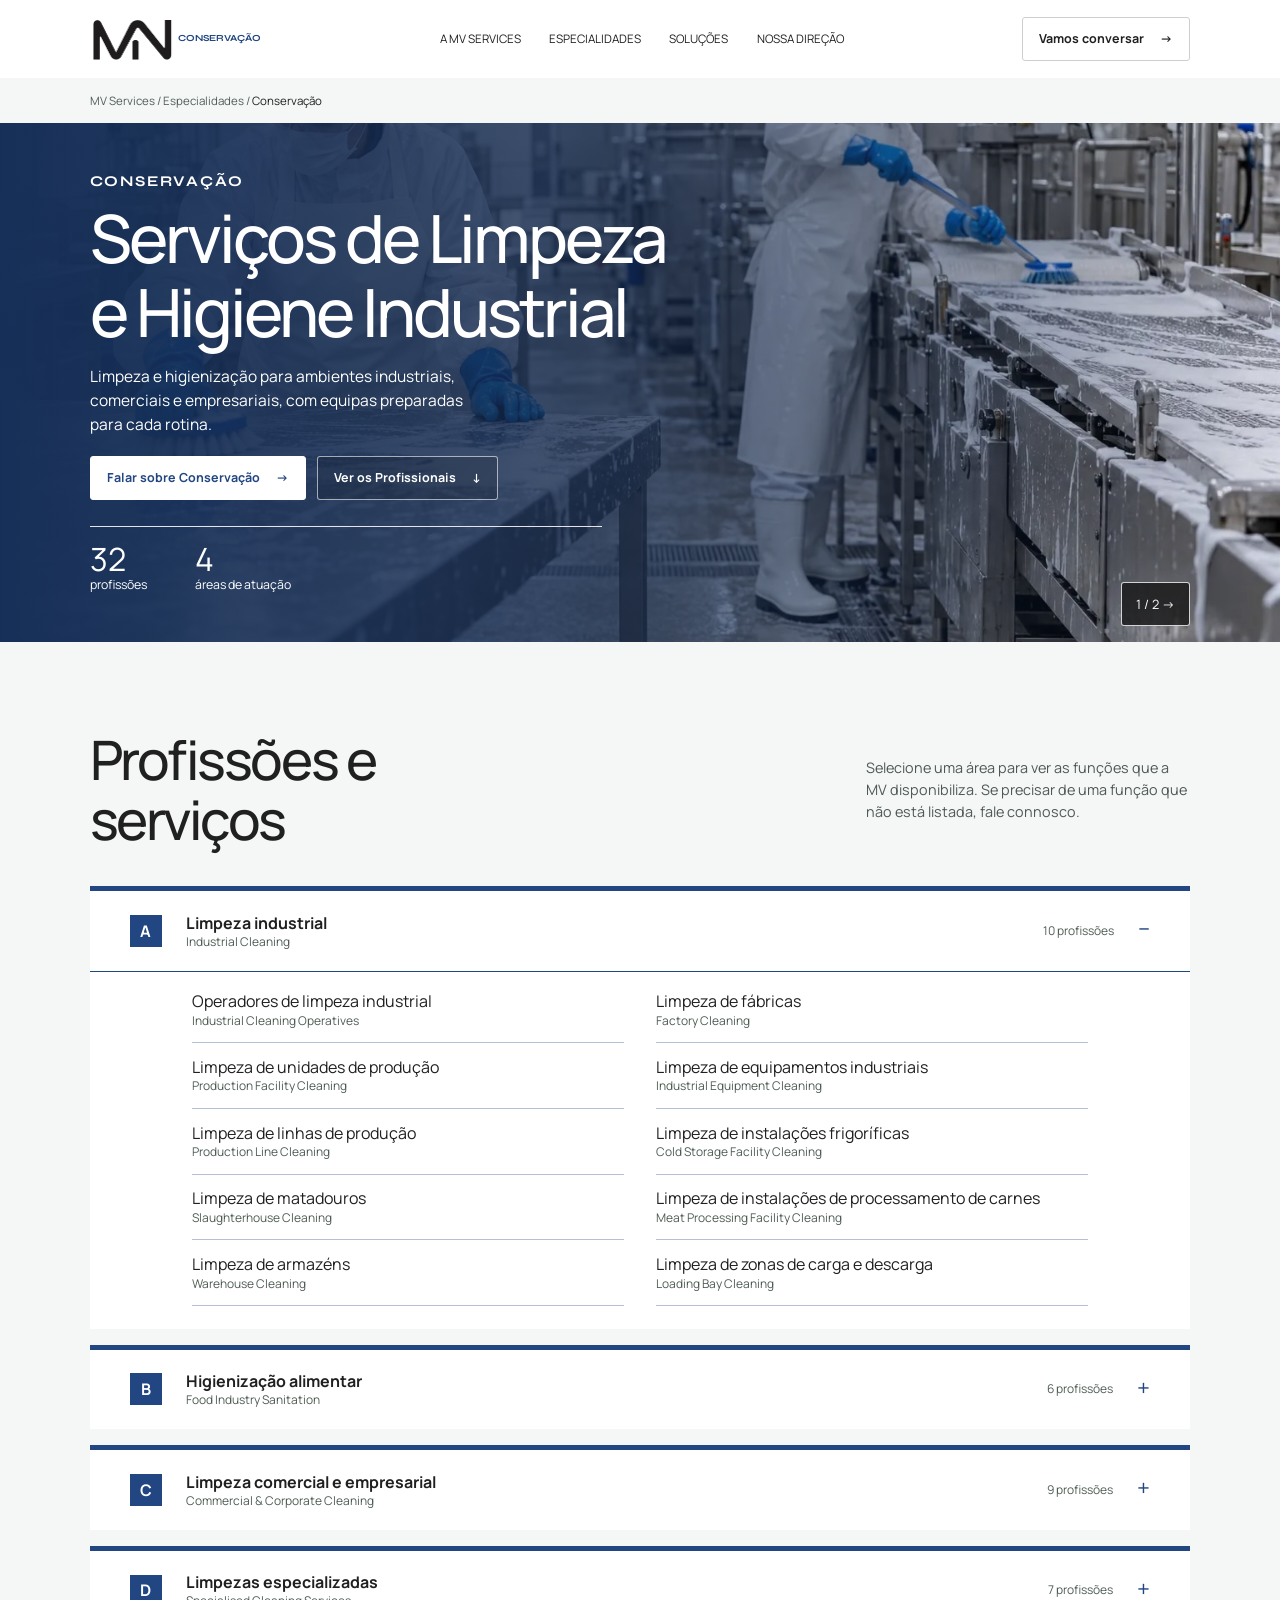
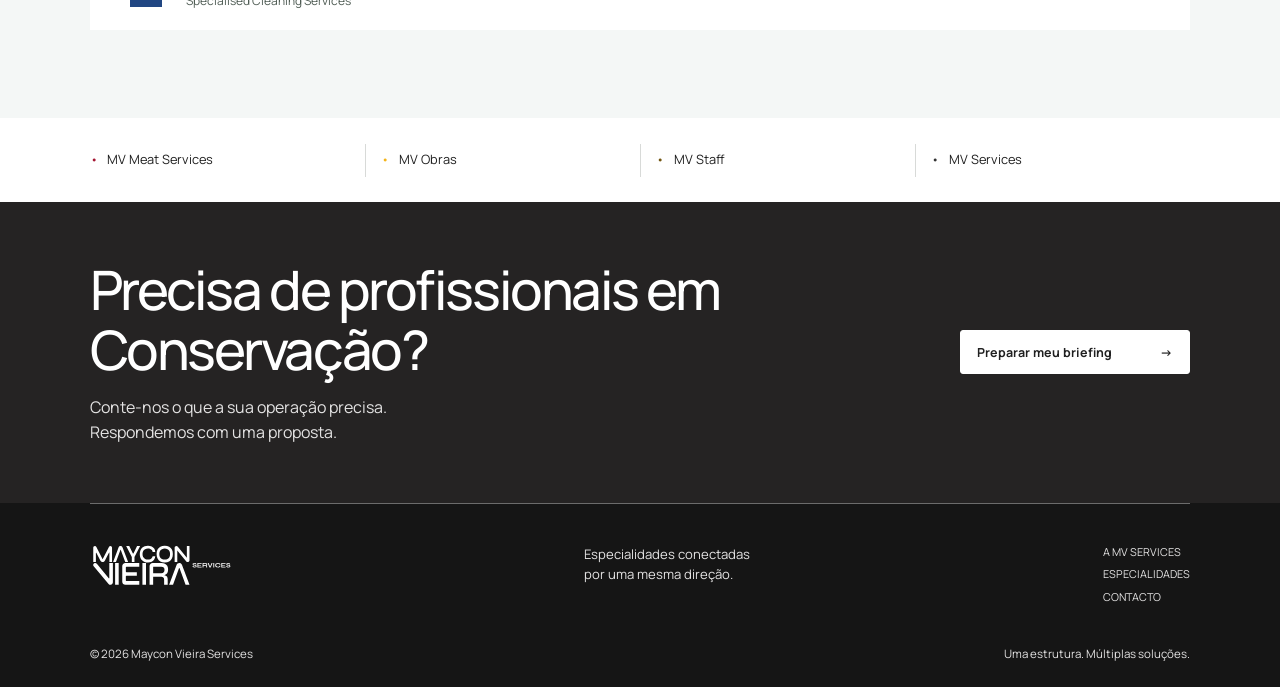
==== conservacao/index.html @ 918a5007 "Atualiza identidade de Obras e fotos da página inicial" ====
<!doctype html>
<html lang="pt-PT">
<head>
  <meta charset="utf-8">
  <meta name="viewport" content="width=device-width, initial-scale=1">
  <title>Serviços de Limpeza e Higiene Industrial | Maycon Vieira Services</title>
  <meta name="description" content="Limpeza e higienização para ambientes industriais, comerciais e empresariais, com equipas preparadas para cada rotina.">
  <link rel="icon" href="/assets/favicon.svg" type="image/svg+xml">
  <link rel="stylesheet" href="/fonts.css">
  <link rel="stylesheet" href="/especialidades.css">
  <script src="/especialidades.js" defer></script>
</head>
<body class="sector-page conservacao">
  <a class="sector-skip" href="#principal">Ir para o conteúdo</a>
  <header class="sector-header">
    <div class="sector-wrap">
      <a class="sector-brand" href="/" aria-label="MV Conservação — início">
        <img src="/assets/especialidades/marca-mv.png" alt="" width="94" height="49">
        <span>Conservação</span>
      </a>
      <nav aria-label="Navegação principal"><a href="/#empresa">A MV Services</a><a href="/#especialidades">Especialidades</a><a href="/solucoes/">Soluções</a><a href="/#direcao">Nossa direção</a></nav>
      <a class="sector-button sector-header-cta" href="/?especialidade=Conserva%C3%A7%C3%A3o#contato">Vamos conversar <span aria-hidden="true">→</span></a>
    </div>
  </header>
  <nav class="sector-breadcrumb" aria-label="Localização">
    <div class="sector-wrap"><a href="/">MV Services</a> <span aria-hidden="true">/</span>
      <a href="/#especialidades">Especialidades</a> <span aria-hidden="true">/</span>
      <span aria-current="page">Conservação</span></div>
  </nav>
  <main id="principal">
    <section class="sector-hero" style="--photo-position: 50%">
      <img class="sector-photo" src="/assets/especialidades/conservacao-1-1536.webp" srcset="/assets/especialidades/conservacao-1-800.webp 800w, /assets/especialidades/conservacao-1-1536.webp 1536w" sizes="100vw" alt="" fetchpriority="high">
      <div class="sector-wrap sector-hero-content">
        <p class="sector-eyebrow">Conservação</p>
        <h1>Serviços de Limpeza e Higiene Industrial</h1>
        <p class="sector-intro">Limpeza e higienização para ambientes industriais, comerciais e empresariais, com equipas preparadas para cada rotina.</p>
        <div class="sector-actions">
          <a class="sector-button sector-button-primary" href="/?especialidade=Conserva%C3%A7%C3%A3o#contato">Falar sobre Conservação <span aria-hidden="true">→</span></a>
          <a class="sector-button sector-button-outlined" href="#profissoes">Ver os Profissionais <span aria-hidden="true">↓</span></a>
        </div>
        <dl class="sector-stats">
          <div><dt>profissões</dt><dd>32</dd></div>
          <div><dt>áreas de atuação</dt><dd>4</dd></div>
        </dl>
      </div>
      <button type="button" class="sector-photo-button" data-photo="conservacao" aria-label="Mostrar foto 2 de 2" hidden>1 / 2 <span aria-hidden="true">→</span></button>
    </section>
    <section class="sector-categories" id="profissoes" aria-labelledby="profissoes-title">
      <div class="sector-wrap">
        <div class="sector-section-heading"><h2 id="profissoes-title">Profissões e serviços</h2><p>Selecione uma área para ver as funções que a MV disponibiliza. Se precisar de uma função que não está listada, fale connosco.</p></div>
        
        <details class="profession-group" open>
          <summary><span class="group-letter" aria-hidden="true">A</span>
            <span class="group-title">Limpeza industrial<span lang="en">Industrial Cleaning</span></span>
            <span class="group-count">10 profissões</span>
            <span class="group-icon" aria-hidden="true"></span>
          </summary>
          <ul><li>Operadores de limpeza industrial<span lang="en">Industrial Cleaning Operatives</span></li>
<li>Limpeza de fábricas<span lang="en">Factory Cleaning</span></li>
<li>Limpeza de unidades de produção<span lang="en">Production Facility Cleaning</span></li>
<li>Limpeza de equipamentos industriais<span lang="en">Industrial Equipment Cleaning</span></li>
<li>Limpeza de linhas de produção<span lang="en">Production Line Cleaning</span></li>
<li>Limpeza de instalações frigoríficas<span lang="en">Cold Storage Facility Cleaning</span></li>
<li>Limpeza de matadouros<span lang="en">Slaughterhouse Cleaning</span></li>
<li>Limpeza de instalações de processamento de carnes<span lang="en">Meat Processing Facility Cleaning</span></li>
<li>Limpeza de armazéns<span lang="en">Warehouse Cleaning</span></li>
<li>Limpeza de zonas de carga e descarga<span lang="en">Loading Bay Cleaning</span></li>
</ul>
        </details>
        <details class="profession-group">
          <summary><span class="group-letter" aria-hidden="true">B</span>
            <span class="group-title">Higienização alimentar<span lang="en">Food Industry Sanitation</span></span>
            <span class="group-count">6 profissões</span>
            <span class="group-icon" aria-hidden="true"></span>
          </summary>
          <ul><li>Higienização de instalações alimentares<span lang="en">Food Facility Sanitation</span></li>
<li>Lavagem e desinfeção de equipamentos<span lang="en">Equipment Washing and Disinfection</span></li>
<li>Higienização de superfícies de trabalho<span lang="en">Work Surface Sanitation</span></li>
<li>Higienização de zonas de produção<span lang="en">Production Area Sanitation</span></li>
<li>Limpeza e desinfeção de instalações frigoríficas<span lang="en">Cold Storage Cleaning and Disinfection</span></li>
<li>Equipas de higienização industrial<span lang="en">Industrial Sanitation Teams</span></li>
</ul>
        </details>
        <details class="profession-group">
          <summary><span class="group-letter" aria-hidden="true">C</span>
            <span class="group-title">Limpeza comercial e empresarial<span lang="en">Commercial &amp; Corporate Cleaning</span></span>
            <span class="group-count">9 profissões</span>
            <span class="group-icon" aria-hidden="true"></span>
          </summary>
          <ul><li>Limpeza de escritórios<span lang="en">Office Cleaning</span></li>
<li>Limpeza de espaços comerciais<span lang="en">Commercial Premises Cleaning</span></li>
<li>Limpeza de supermercados<span lang="en">Supermarket Cleaning</span></li>
<li>Limpeza de restaurantes<span lang="en">Restaurant Cleaning</span></li>
<li>Limpeza de cozinhas profissionais<span lang="en">Commercial Kitchen Cleaning</span></li>
<li>Limpeza de instalações sanitárias<span lang="en">Washroom Cleaning</span></li>
<li>Limpeza de áreas comuns<span lang="en">Common Area Cleaning</span></li>
<li>Limpeza de edifícios empresariais<span lang="en">Corporate Building Cleaning</span></li>
<li>Limpeza de vidros e superfícies envidraçadas<span lang="en">Window and Glass Cleaning</span></li>
</ul>
        </details>
        <details class="profession-group">
          <summary><span class="group-letter" aria-hidden="true">D</span>
            <span class="group-title">Limpezas especializadas<span lang="en">Specialised Cleaning Services</span></span>
            <span class="group-count">7 profissões</span>
            <span class="group-icon" aria-hidden="true"></span>
          </summary>
          <ul><li>Limpezas de fim de obra<span lang="en">Post-Construction Cleaning</span></li>
<li>Limpezas profundas<span lang="en">Deep Cleaning</span></li>
<li>Limpezas periódicas<span lang="en">Periodic Cleaning</span></li>
<li>Limpezas de manutenção<span lang="en">Maintenance Cleaning</span></li>
<li>Limpeza de pavimentos industriais<span lang="en">Industrial Floor Cleaning</span></li>
<li>Limpeza mecanizada<span lang="en">Mechanised Cleaning</span></li>
<li>Limpeza de espaços exteriores<span lang="en">Outdoor Area Cleaning</span></li>
</ul>
        </details>
      </div>
    </section>
    <nav class="sector-related" aria-label="Outras especialidades">
      <div class="sector-wrap"><a class="meat" href="/meat-services/">MV Meat Services</a><a class="obras" href="/obras/">MV Obras</a><a class="staff" href="/staff/">MV Staff</a><a href="/">MV Services</a></div>
    </nav>
    <section class="sector-contact">
      <div class="sector-wrap">
        <div><h2>Precisa de profissionais em Conservação?</h2><p>Conte-nos o que a sua operação precisa.<br>Respondemos com uma proposta.</p></div>
        <a class="sector-button sector-button-primary" href="/?especialidade=Conserva%C3%A7%C3%A3o#contato">Preparar meu briefing <span aria-hidden="true">→</span></a>
      </div>
    </section>
  </main>
  <footer class="sector-footer">
    <div class="sector-wrap">
      <div class="sector-footer-top">
        <a href="/"><img src="/assets/logo.svg" alt="Maycon Vieira Services" width="142" height="44"></a>
        <p>Especialidades conectadas<br>por uma mesma direção.</p>
        <nav aria-label="Rodapé"><a href="/#empresa">A MV Services</a><a href="/#especialidades">Especialidades</a><a href="/?especialidade=Conserva%C3%A7%C3%A3o#contato">Contacto</a></nav>
      </div>
      <div class="sector-footer-bottom"><span>© 2026 Maycon Vieira Services</span><span>Uma estrutura. Múltiplas soluções.</span></div>
    </div>
  </footer>
</body>
</html>
---- fonts.css ----
@font-face {
  font-family: 'Manrope';
  font-style: normal;
  font-weight: 400;
  font-display: swap;
  src: url(assets/fonts/manrope-0.ttf) format('truetype');
}
@font-face {
  font-family: 'Manrope';
  font-style: normal;
  font-weight: 500;
  font-display: swap;
  src: url(assets/fonts/manrope-1.ttf) format('truetype');
}
@font-face {
  font-family: 'Manrope';
  font-style: normal;
  font-weight: 600;
  font-display: swap;
  src: url(assets/fonts/manrope-2.ttf) format('truetype');
}
@font-face {
  font-family: 'Manrope';
  font-style: normal;
  font-weight: 700;
  font-display: swap;
  src: url(assets/fonts/manrope-3.ttf) format('truetype');
}

@font-face {
  font-family: 'Cormorant Garamond';
  font-style: italic;
  font-weight: 400;
  font-display: swap;
  src: url(assets/fonts/cormorant-0.ttf) format('truetype');
}

@font-face {
  font-family: 'Syne';
  font-style: normal;
  font-weight: 400;
  font-display: swap;
  src: url(assets/fonts/syne-0.ttf) format('truetype');
}
@font-face {
  font-family: 'Syne';
  font-style: normal;
  font-weight: 500;
  font-display: swap;
  src: url(assets/fonts/syne-1.ttf) format('truetype');
}
@font-face {
  font-family: 'Syne';
  font-style: normal;
  font-weight: 600;
  font-display: swap;
  src: url(assets/fonts/syne-2.ttf) format('truetype');
}
@font-face {
  font-family: 'Syne';
  font-style: normal;
  font-weight: 700;
  font-display: swap;
  src: url(assets/fonts/syne-3.ttf) format('truetype');
}
---- especialidades.css ----
:root {
  color: #202020;
  font: 16px/1.55 Manrope, Arial, sans-serif;
  scroll-behavior: smooth;
}
* { box-sizing: border-box; }
body, h1, h2, p, dl, dd { margin: 0; }
a { color: inherit; text-decoration: none; }
a:focus-visible, button:focus-visible, summary:focus-visible {
  outline: 3px solid #397bb8;
  outline-offset: 4px;
}
.sector-page { --accent: #353535; --surface: #f5f6f5; }
.sector-page.meat { --accent: #a51632; --surface: #faf5f6; }
.sector-page.conservacao { --accent: #214682; --surface: #f4f7f6; }
.sector-page.obras { --accent: #f4b41a; --surface: #faf7ef; }
.sector-page.staff { --accent: #725510; --surface: #f8f6ee; }
.sector-wrap { width: min(86%, 1230px); margin-inline: auto; }
.sector-skip { position: absolute; left: 1rem; top: -10rem; z-index: 2; padding: .75rem; background: white; }
.sector-skip:focus { top: 1rem; }
.sector-header .sector-wrap {
  display: flex;
  align-items: center;
  justify-content: space-between;
  gap: 1.25rem;
  min-height: 78px;
}
.sector-brand { display: flex; align-items: center; gap: .35rem; }
.sector-brand img { width: 83px; height: auto; }
.sector-brand span {
  color: var(--accent);
  font: 700 .58rem/1.2 Syne, Arial, sans-serif;
  max-width: 12ch;
  text-transform: uppercase;
}
.sector-header nav { display: flex; gap: clamp(.8rem, 2.2vw, 2.15rem); font-size: .73rem; text-transform: uppercase; }
.sector-header nav a:hover, .sector-footer nav a:hover, .sector-related a:hover { text-decoration: underline; }
.sector-button {
  display: inline-flex;
  align-items: center;
  justify-content: space-between;
  gap: 1rem;
  min-height: 44px;
  padding: .65rem 1rem;
  border: 1px solid #cdcfcd;
  border-radius: 3px;
  font-size: .78rem;
  font-weight: 700;
}
.sector-button:hover { box-shadow: inset 0 0 0 1px currentColor; }
.sector-header-cta { white-space: nowrap; }
.sector-breadcrumb { background: var(--surface); padding: .85rem 0; font-size: .72rem; color: #515e58; }
.sector-breadcrumb [aria-current] { color: #202020; }
.sector-breadcrumb a:hover { text-decoration: underline; }
.sector-hero {
  position: relative;
  isolation: isolate;
  overflow: hidden;
  display: grid;
  align-items: center;
  min-height: 515px;
  background: var(--accent);
  color: white;
}
.sector-photo, .sector-hero::after { position: absolute; inset: 0; width: 100%; height: 100%; z-index: -1; }
.sector-photo { object-fit: cover; object-position: 50% var(--photo-position, 50%); }
.sector-hero::after {
  content: "";
  background: linear-gradient(90deg, color-mix(in srgb, var(--accent) 68%, #000) 0%, color-mix(in srgb, var(--accent) 43%, #0009) 46%, #0001 100%);
}
.sector-hero-content { padding-block: 3rem; }
.sector-eyebrow { margin-bottom: .6rem; font: 700 .93rem/1.4 Syne, Arial, sans-serif; letter-spacing: .12em; text-transform: uppercase; }
h1, h2 { font-weight: 500; letter-spacing: -.045em; line-height: 1.1; }
h1 { max-width: 14ch; font-size: clamp(2.5rem, 5.2vw, 4.4rem); text-wrap: balance; }
.sector-intro { margin-top: 1rem; max-width: 44ch; font-size: .97rem; }
.sector-actions { display: flex; flex-wrap: wrap; gap: .7rem; margin-top: 1.25rem; }
.sector-button-primary { color: var(--accent); background: white; border-color: white; }
.sector-button-outlined { border-color: #fff9; background: #0002; }
.sector-stats { display: flex; flex-wrap: wrap; gap: 1.2rem 3rem; width: min(100%, 32rem); margin-top: 1.65rem; padding-top: 1rem; border-top: 1px solid #fffd; }
.sector-stats div { display: flex; flex-direction: column-reverse; }
.sector-stats dd { font-size: 2rem; line-height: 1; }
.sector-stats dt { font-size: .77rem; }
.sector-photo-button {
  position: absolute;
  bottom: 1rem;
  right: 7%;
  border: 1px solid #fffc;
  border-radius: 3px;
  min-height: 44px;
  background: #161616c9;
  color: white;
  font: inherit;
  font-size: .8rem;
  padding-inline: .9rem;
  cursor: pointer;
}
.sector-categories { padding: clamp(3rem, 7vw, 5.5rem) 0; background: var(--surface); }
.sector-section-heading { display: flex; justify-content: space-between; align-items: center; gap: 1rem 2rem; margin-bottom: 2.25rem; }
h2 { font-size: clamp(2.15rem, 4.4vw, 3.4rem); }
.sector-section-heading h2 { max-width: 12ch; }
.sector-section-heading p { max-width: 36ch; color: #4f5853; font-size: .9rem; }
.profession-group { background: white; border-top: 5px solid var(--accent); }
.profession-group + .profession-group { margin-top: 1rem; }
.profession-group summary {
  display: grid;
  grid-template-columns: auto 1fr auto auto;
  align-items: center;
  gap: clamp(.55rem, 2vw, 1.5rem);
  list-style: none;
  cursor: pointer;
  padding: clamp(.85rem, 2vw, 1.35rem) clamp(.75rem, 3.3vw, 2.5rem);
}
.profession-group summary::-webkit-details-marker { display: none; }
.profession-group summary:hover { background: var(--surface); }
.profession-group[open] summary { border-bottom: 1px solid var(--accent); }
.group-letter { display: grid; place-items: center; min-width: 2rem; min-height: 2rem; background: var(--accent); color: white; font-weight: 700; }
.group-title { font-weight: 700; line-height: 1.3; }
.profession-group [lang="en"], .group-count { display: block; font-size: .75rem; color: #4f5c54; font-weight: 400; }
.group-icon::before { content: "+"; color: var(--accent); font-size: 1.4rem; line-height: 1; }
.profession-group[open] .group-icon::before { content: "−"; }
.profession-group ul {
  display: grid;
  grid-template-columns: repeat(2, minmax(0, 1fr));
  gap: 0 2rem;
  margin: 0;
  padding: .35rem clamp(1rem, 8vw, 7.5rem) 1.4rem;
  list-style: none;
}
.profession-group li { padding: .8rem 0; border-bottom: 1px solid color-mix(in srgb, var(--accent) 34%, #fff); line-height: 1.4; }
.sector-related .sector-wrap { display: grid; grid-template-columns: repeat(4, minmax(0, 1fr)); padding-block: 1.6rem; }
.sector-related a { font-size: .8rem; padding: .4rem .95rem; }
.sector-related a + a { border-left: 1px solid #d8dad8; }
.sector-related a:first-child { padding-left: 0; }
.sector-related a::before { content: "•"; margin-right: .6rem; color: var(--related-color, #333); }
.sector-related .meat { --related-color: #a51632; }
.sector-related .conservacao { --related-color: #214682; }
.sector-related .obras { --related-color: #f4b41a; }
.sector-related .staff { --related-color: #725510; }
.sector-contact { background: #252323; color: white; padding: 3.6rem 0; }
.sector-contact .sector-wrap { display: flex; justify-content: space-between; align-items: center; flex-wrap: wrap; gap: 1.6rem; }
.sector-contact h2 { max-width: 21ch; }
.sector-contact p { margin-top: 1rem; color: #e4e3e3; }
.sector-contact .sector-button { min-width: min(100%, 230px); color: #202020; }
.sector-footer { background: #151515; color: #e4e3e3; font-size: .82rem; }
.sector-footer-top { display: flex; flex-wrap: wrap; justify-content: space-between; align-items: start; gap: 1rem; padding-block: 2.5rem; border-top: 1px solid #6c6c6c; }
.sector-footer img { object-fit: contain; }
.sector-footer nav { display: grid; gap: .35rem; text-transform: uppercase; font-size: .68rem; }
.sector-footer-bottom { display: flex; justify-content: space-between; flex-wrap: wrap; gap: .65rem; padding-bottom: 1.5rem; font-size: .72rem; }
@media (max-width: 880px) {
  .sector-header .sector-wrap { flex-wrap: wrap; gap: .6rem 1rem; padding-block: .7rem; }
  .sector-header nav { order: 3; width: 100%; flex-wrap: wrap; justify-content: space-between; }
}
@media (max-width: 590px) {
  .sector-wrap { width: 90%; }
  .sector-hero::after { background: linear-gradient(90deg, #000b, #0005), linear-gradient(0deg, #0006, transparent); }
  .sector-hero-content { padding-bottom: 4.25rem; }
  .sector-section-heading { display: grid; }
  .profession-group ul { grid-template-columns: 1fr; }
  .sector-related .sector-wrap { grid-template-columns: repeat(2, minmax(0, 1fr)); gap: .5rem; }
  .sector-related a:nth-child(odd) { border-left: 0; padding-left: 0; }
}
@media (prefers-reduced-motion: reduce) { :root { scroll-behavior: auto; } }

/* Legibilidade sobre o amarelo da identidade de Obras. */
.sector-page.obras .sector-brand span, .sector-page.obras .sector-button-primary, .sector-page.obras .group-icon::before { color: #664800; }
.sector-page.obras .group-letter { color: #202020; }
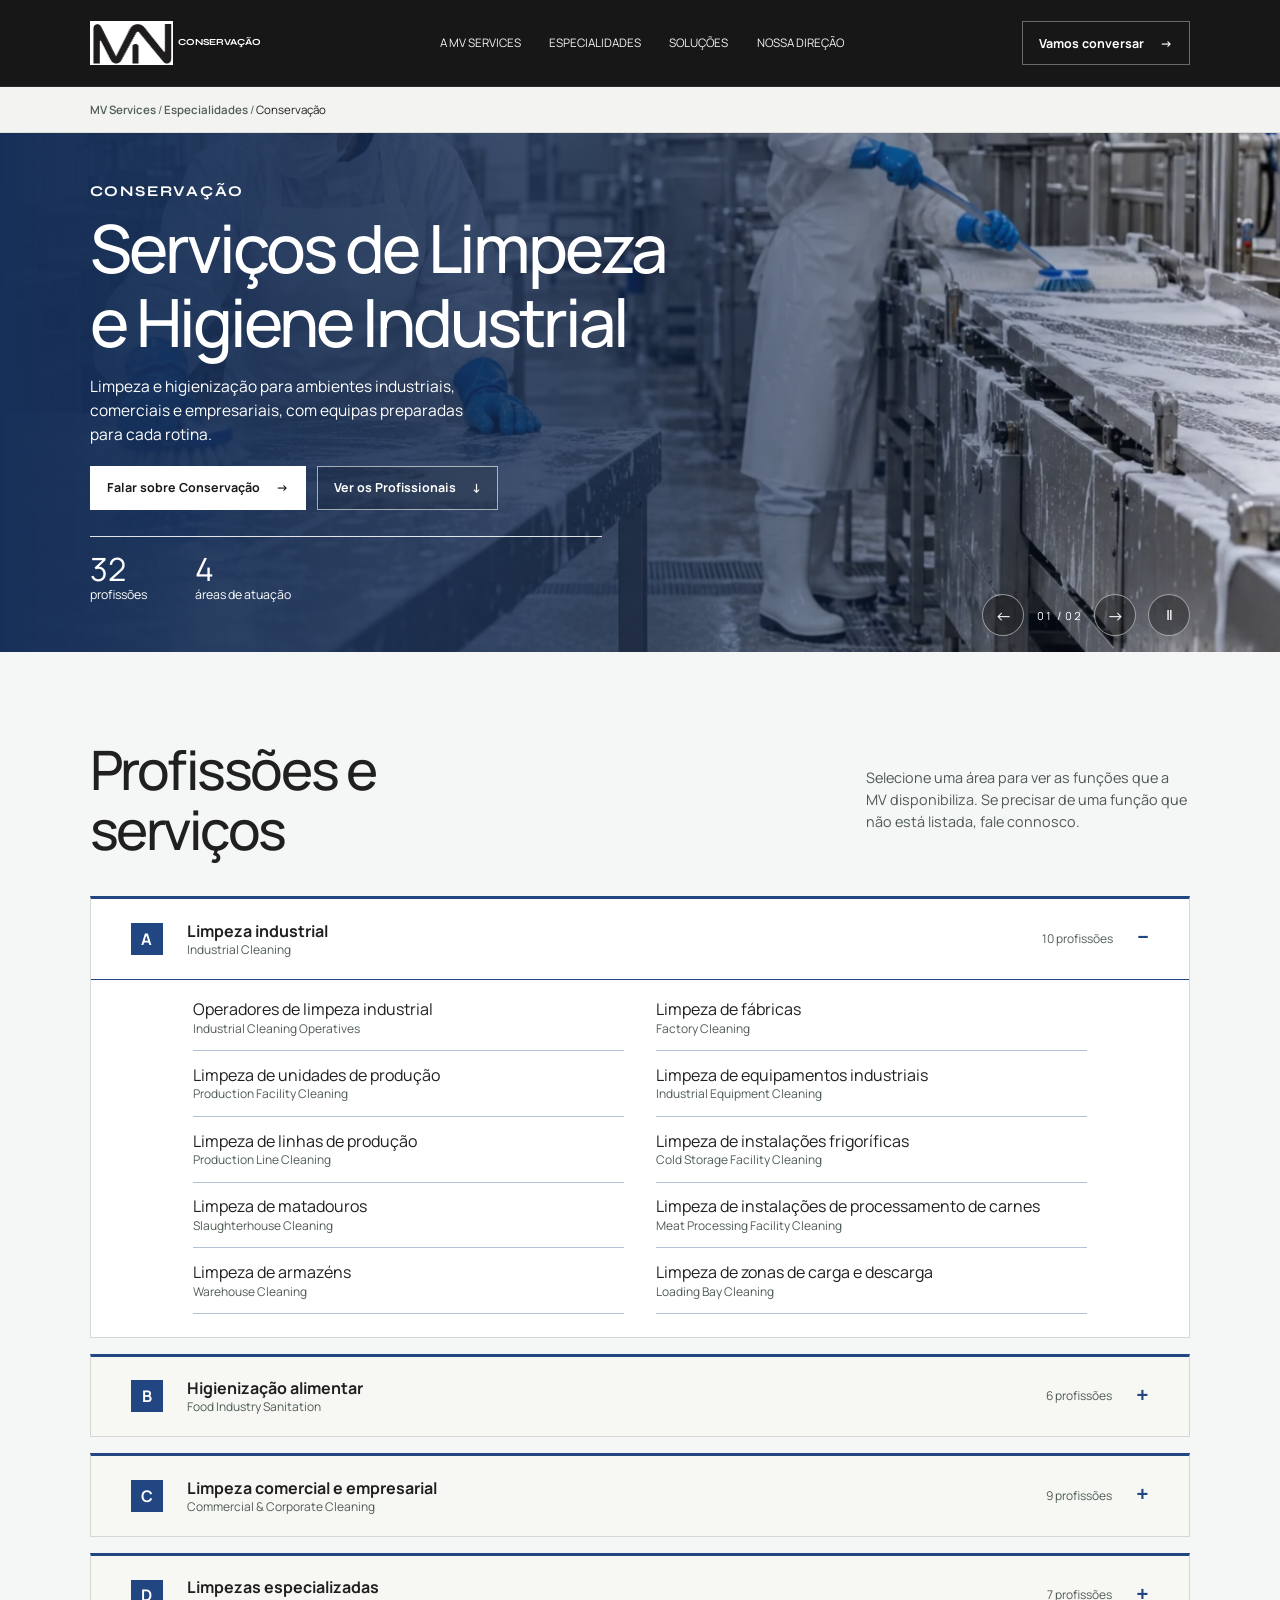
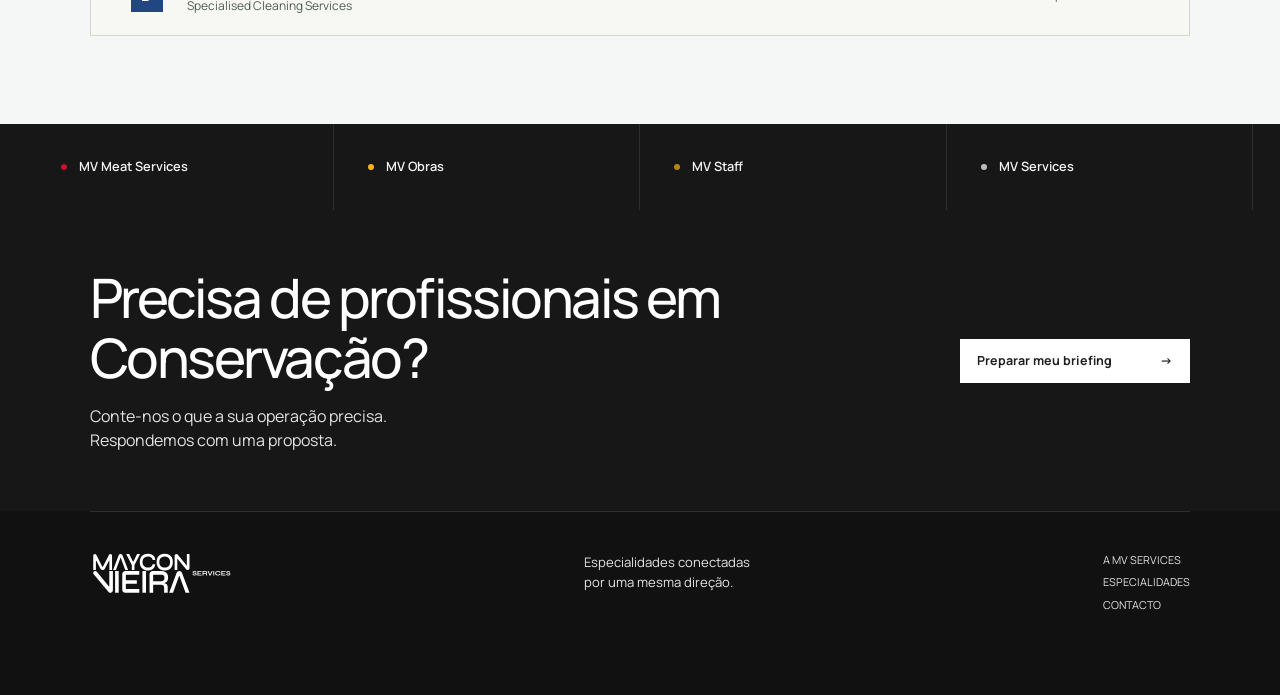
==== commit 25231c1d: "SEO técnico: metadados e dados estruturados em conservacao/index.html" ====
--- a/conservacao/index.html
+++ b/conservacao/index.html
@@ -5,10 +5,25 @@
   <meta name="viewport" content="width=device-width, initial-scale=1">
   <title>Serviços de Limpeza e Higiene Industrial | Maycon Vieira Services</title>
   <meta name="description" content="Limpeza e higienização para ambientes industriais, comerciais e empresariais, com equipas preparadas para cada rotina.">
+
+<meta name="robots" content="index, follow, max-image-preview:large">
+<link rel="canonical" href="https://mv-services-phi.vercel.app/conservacao/">
+<meta property="og:type" content="website">
+<meta property="og:site_name" content="Maycon Vieira Services">
+<meta property="og:title" content="Serviços de Limpeza e Higiene Industrial | Maycon Vieira Services">
+<meta property="og:description" content="Limpeza e higienização para ambientes industriais, comerciais e empresariais, com equipas preparadas para cada rotina.">
+<meta property="og:url" content="https://mv-services-phi.vercel.app/conservacao/">
+<meta property="og:image" content="https://mv-services-phi.vercel.app/assets/especialidades/conservacao-1-1536.webp">
+<meta name="twitter:card" content="summary_large_image">
+<meta name="twitter:title" content="Serviços de Limpeza e Higiene Industrial | Maycon Vieira Services">
+<meta name="twitter:description" content="Limpeza e higienização para ambientes industriais, comerciais e empresariais, com equipas preparadas para cada rotina.">
+<meta name="twitter:image" content="https://mv-services-phi.vercel.app/assets/especialidades/conservacao-1-1536.webp">
   <link rel="icon" href="/assets/favicon.svg" type="image/svg+xml">
   <link rel="stylesheet" href="/fonts.css">
   <link rel="stylesheet" href="/especialidades.css">
   <script src="/especialidades.js" defer></script>
+<script type="application/ld+json">{"@context":"https://schema.org","@type":"Service","name":"Conservação","provider":{"@type":"Organization","name":"Maycon Vieira Services","url":"https://mv-services-phi.vercel.app/"},"url":"https://mv-services-phi.vercel.app/conservacao/","description":"Limpeza e higienização para ambientes industriais, comerciais e empresariais, com equipas preparadas para cada rotina."}</script>
+<script type="application/ld+json">{"@context":"https://schema.org","@type":"BreadcrumbList","itemListElement":[{"@type":"ListItem","position":1,"name":"MV Services","item":"https://mv-services-phi.vercel.app/"},{"@type":"ListItem","position":2,"name":"Especialidades","item":"https://mv-services-phi.vercel.app/#especialidades"},{"@type":"ListItem","position":3,"name":"Conservação","item":"https://mv-services-phi.vercel.app/conservacao/"}]}</script>
 </head>
 <body class="sector-page conservacao">
   <a class="sector-skip" href="#principal">Ir para o conteúdo</a>
--- a/especialidades.css
+++ b/especialidades.css
@@ -164,3 +164,449 @@
 /* Legibilidade sobre o amarelo da identidade de Obras. */
 .sector-page.obras .sector-brand span, .sector-page.obras .sector-button-primary, .sector-page.obras .group-icon::before { color: #664800; }
 .sector-page.obras .group-letter { color: #202020; }
+
+/* Revisão responsiva — páginas internas */
+@media (max-width: 760px){
+  .sector-wrap{width:92%}
+  .sector-header .sector-wrap{min-height:auto;padding-block:.75rem}
+  .sector-brand{min-width:0}
+  .sector-brand img{width:76px}
+  .sector-header-cta{margin-left:auto}
+  .sector-header nav{
+    order:3;
+    width:100%;
+    display:grid;
+    grid-template-columns:repeat(2,minmax(0,1fr));
+    gap:.4rem .9rem;
+    padding-top:.35rem;
+    border-top:1px solid #e2e2e2;
+    font-size:.69rem;
+  }
+  .sector-header nav a{min-height:40px;display:flex;align-items:center}
+  .sector-hero{min-height:500px}
+  .sector-hero-content{padding-block:2.4rem 4.5rem}
+  h1{font-size:clamp(2.25rem,10vw,3.65rem);max-width:13ch}
+  .sector-intro{font-size:.94rem;max-width:38ch}
+  .sector-actions{display:grid;grid-template-columns:1fr;max-width:360px}
+  .sector-actions .sector-button{width:100%}
+  .sector-stats{gap:1rem 2rem}
+  .sector-section-heading{display:grid;gap:.8rem}
+  .sector-section-heading h2{max-width:15ch}
+  .profession-group summary{
+    grid-template-columns:auto 1fr auto;
+    gap:.7rem;
+    padding:1rem .9rem;
+  }
+  .group-count{grid-column:2;line-height:1.3}
+  .group-icon{grid-column:3;grid-row:1 / span 2}
+  .profession-group ul{grid-template-columns:1fr;padding:.35rem 1rem 1.25rem}
+  .sector-related .sector-wrap{grid-template-columns:repeat(2,minmax(0,1fr));gap:0;padding-block:0}
+  .sector-related a{
+    min-height:56px;
+    display:flex;
+    align-items:center;
+    padding:.65rem .8rem!important;
+    border-bottom:1px solid #e1e1e1;
+  }
+  .sector-related a + a{border-left:0}
+  .sector-related a:nth-child(odd){border-right:1px solid #e1e1e1}
+  .sector-contact{padding:2.8rem 0}
+  .sector-contact .sector-wrap{display:grid;grid-template-columns:1fr;gap:1.4rem}
+  .sector-contact .sector-button{width:100%;max-width:360px}
+  .sector-footer-top{display:grid;grid-template-columns:1fr;gap:1.2rem}
+  .sector-footer nav{grid-template-columns:repeat(3,auto);justify-content:start;gap:.6rem 1.2rem}
+}
+@media (max-width: 400px){
+  .sector-wrap{width:94%}
+  .sector-header .sector-wrap{gap:.55rem}
+  .sector-header-cta{width:100%;margin-left:0}
+  .sector-header nav{font-size:.65rem}
+  .sector-hero{min-height:480px}
+  h1{font-size:clamp(2rem,10vw,2.75rem)}
+  .sector-intro{font-size:.9rem}
+  .sector-stats dd{font-size:1.7rem}
+  .sector-related .sector-wrap{grid-template-columns:1fr}
+  .sector-related a:nth-child(odd){border-right:0}
+  .sector-footer nav{grid-template-columns:1fr 1fr}
+  .sector-footer-bottom{display:grid}
+}
+@media (orientation: landscape) and (max-height: 620px) and (max-width: 950px){
+  .sector-hero{min-height:560px}
+  .sector-hero-content{padding-block:2rem 3.5rem}
+  .sector-stats{margin-top:1rem}
+}
+
+/* Sistema visual unificado com a home */
+.sector-header{
+  background:#171717;
+  color:#fff;
+  border-bottom:1px solid #ffffff14;
+}
+.sector-header .sector-wrap{
+  min-height:86px;
+}
+.sector-brand span{color:#fff}
+.sector-header nav a{
+  color:#f3f3f3;
+  position:relative;
+  transition:color .25s ease,opacity .25s ease;
+}
+.sector-header nav a:hover,
+.sector-header nav a:focus-visible{
+  color:var(--accent);
+  text-decoration:none;
+}
+.sector-header-cta{
+  background:transparent;
+  border-color:#ffffff5c;
+  color:#fff;
+}
+.sector-header-cta:hover,
+.sector-header-cta:focus-visible{
+  background:color-mix(in srgb,var(--accent) 16%,#171717);
+  border-color:var(--accent);
+  color:#fff;
+}
+
+.sector-breadcrumb{
+  background:#f3f3f1;
+  border-bottom:1px solid #deded9;
+}
+.sector-breadcrumb a{font-weight:600}
+
+.sector-related{
+  background:#171717;
+  color:#fff;
+}
+.sector-related .sector-wrap{
+  width:min(100%,1226px);
+  padding-block:0;
+}
+.sector-related a{
+  position:relative;
+  min-height:86px;
+  display:flex;
+  align-items:center;
+  gap:12px;
+  padding:0 34px!important;
+  border-right:1px solid #ffffff18!important;
+  border-left:0!important;
+  color:#f3f3f3;
+  font-weight:600;
+  transition:background .32s ease,color .32s ease,transform .32s ease;
+}
+.sector-related a::before{
+  content:'';
+  width:6px;
+  height:6px;
+  flex:0 0 auto;
+  margin:0;
+  border-radius:50%;
+  background:var(--related-color,#d8d8d8);
+  transition:transform .32s ease,box-shadow .32s ease;
+}
+.sector-related a::after{
+  content:'↗';
+  margin-left:auto;
+  font-size:17px;
+  opacity:0;
+  transform:translate(-8px,8px);
+  transition:opacity .32s ease,transform .32s ease;
+}
+.sector-related a:hover,
+.sector-related a:focus-visible{
+  background:color-mix(in srgb,var(--related-color,#d8d8d8) 16%,#171717);
+  color:#fff;
+  text-decoration:none;
+  transform:translateY(-1px);
+}
+.sector-related a:hover::before,
+.sector-related a:focus-visible::before{
+  transform:scale(1.35);
+  box-shadow:0 0 0 7px color-mix(in srgb,var(--related-color,#d8d8d8) 12%,transparent);
+}
+.sector-related a:hover::after,
+.sector-related a:focus-visible::after{
+  opacity:1;
+  transform:translate(0,0);
+}
+.sector-related .meat{--related-color:#c8102e}
+.sector-related .conservacao{--related-color:#005b96}
+.sector-related .obras{--related-color:#f4b41a}
+.sector-related .staff{--related-color:#b8860b}
+.sector-related a:not(.meat):not(.conservacao):not(.obras):not(.staff){--related-color:#bcbcbc}
+
+.profession-group{
+  border:1px solid #d6d6d4;
+  border-top:3px solid var(--accent);
+  background:#f7f7f4;
+}
+.profession-group summary{
+  min-height:72px;
+  transition:background .25s ease,color .25s ease;
+}
+.profession-group summary:hover,
+.profession-group summary:focus-visible{
+  background:color-mix(in srgb,var(--accent) 8%,#f7f7f4);
+}
+.profession-group[open]{
+  background:#fff;
+}
+.group-letter{
+  border-radius:0;
+}
+.group-icon::before{
+  font-weight:700;
+}
+
+.sector-button{
+  border-radius:0;
+  transition:background .25s ease,color .25s ease,border-color .25s ease,transform .25s ease;
+}
+.sector-button:hover,
+.sector-button:focus-visible{
+  transform:translateY(-1px);
+}
+.sector-button-primary{
+  color:#1a1a1a;
+}
+.sector-button-outlined:hover,
+.sector-button-outlined:focus-visible{
+  background:#ffffff18;
+  border-color:#fff;
+}
+
+.sector-contact{
+  background:#171717;
+}
+.sector-contact .sector-button{
+  border-radius:0;
+}
+.sector-footer{
+  background:#111;
+}
+.sector-footer-top{
+  border-color:#ffffff1f;
+}
+
+@media(max-width:760px){
+  .sector-header .sector-wrap{
+    min-height:auto;
+  }
+  .sector-header nav{
+    border-top:1px solid #ffffff1f;
+  }
+  .sector-related .sector-wrap{
+    grid-template-columns:1fr 1fr;
+  }
+  .sector-related a{
+    min-height:64px;
+    padding:0 18px!important;
+    border-bottom:1px solid #ffffff14!important;
+  }
+  .sector-related a:nth-child(2n){
+    border-right:0!important;
+  }
+}
+@media(max-width:400px){
+  .sector-related .sector-wrap{
+    grid-template-columns:1fr;
+  }
+  .sector-related a{
+    border-right:0!important;
+  }
+}
+
+
+/* Motion language aligned with the home */
+.sector-photo{
+  transform:translateY(var(--sector-photo-y,0px)) scale(var(--sector-photo-scale,1.035));
+  transition:transform 1s cubic-bezier(.16,1,.3,1),opacity .9s ease;
+  will-change:transform;
+}
+.sector-motion-ready{
+  opacity:0;
+  translate:0 24px;
+  transition:
+    opacity .8s ease var(--sector-delay,0ms),
+    translate .9s cubic-bezier(.16,1,.3,1) var(--sector-delay,0ms);
+}
+.sector-motion-ready.sector-motion-visible{
+  opacity:1;
+  translate:0 0;
+}
+.sector-motion-tactile{
+  transform:translate3d(var(--sector-x,0),var(--sector-y,0),0);
+  transition:
+    transform .35s cubic-bezier(.16,1,.3,1),
+    background .3s ease,
+    border-color .3s ease,
+    color .3s ease,
+    box-shadow .3s ease;
+}
+.sector-motion-tactile:hover{
+  transform:translate3d(var(--sector-x,0),var(--sector-y,0),0);
+}
+.profession-group.sector-motion-tactile:hover{
+  box-shadow:0 14px 36px color-mix(in srgb,var(--accent) 10%,transparent);
+}
+.sector-related a.sector-motion-tactile:hover{
+  box-shadow:inset 0 0 0 1px color-mix(in srgb,var(--related-color,#d8d8d8) 32%,transparent);
+}
+.sector-button.sector-motion-tactile:hover{
+  box-shadow:0 10px 26px #00000018;
+}
+.sector-photo-button span,
+.sector-button span,
+.sector-related a::after{
+  transition:transform .35s cubic-bezier(.16,1,.3,1),opacity .3s ease;
+}
+.sector-photo-button:hover span,
+.sector-button:hover span{
+  transform:translate(4px,-2px);
+}
+@media(prefers-reduced-motion:reduce){
+  .sector-photo{
+    transform:none!important;
+    transition:none!important;
+    will-change:auto;
+  }
+  .sector-motion-ready{
+    opacity:1!important;
+    translate:none!important;
+    transition:none!important;
+  }
+  .sector-motion-tactile{
+    transform:none!important;
+    transition:none!important;
+  }
+}
+
+/* Carrossel automático das páginas internas, seguindo a lógica da home. */
+.sr-only{
+  position:absolute!important;
+  width:1px!important;height:1px!important;
+  padding:0!important;margin:-1px!important;
+  overflow:hidden!important;clip:rect(0,0,0,0)!important;
+  white-space:nowrap!important;border:0!important;
+}
+.sector-photo.is-changing{opacity:0}
+.sector-photo-controls{
+  position:absolute;
+  right:7%;
+  bottom:1rem;
+  z-index:2;
+  display:flex;
+  align-items:center;
+  gap:8px;
+  color:#fff;
+}
+.sector-photo-controls button{
+  width:42px;
+  height:42px;
+  display:grid;
+  place-items:center;
+  border:1px solid #ffffff80;
+  border-radius:50%;
+  background:#17171766;
+  color:#fff;
+  cursor:pointer;
+  font:inherit;
+  font-size:17px;
+  line-height:1;
+  transition:background .25s ease,border-color .25s ease,transform .25s ease;
+}
+.sector-photo-controls button:hover,
+.sector-photo-controls button:focus-visible{
+  background:#171717d9;
+  border-color:#fff;
+  transform:translateY(-1px);
+}
+.sector-photo-controls .sector-slide-pause{
+  margin-left:4px;
+  font-size:14px;
+}
+.sector-slide-counter{
+  min-width:54px;
+  text-align:center;
+  font-size:11px;
+  letter-spacing:.12em;
+  font-variant-numeric:tabular-nums;
+}
+@media(max-width:590px){
+  .sector-photo-controls{
+    right:5%;
+    gap:4px;
+  }
+  .sector-photo-controls button{
+    width:40px;
+    height:40px;
+  }
+  .sector-slide-counter{
+    min-width:48px;
+    font-size:10px;
+  }
+}
+@media(prefers-reduced-motion:reduce){
+  .sector-photo.is-changing{opacity:1}
+  .sector-photo-controls button{transition:none}
+}
+
+
+/* Header/menu motion aligned with the home */
+.sector-header-motion{
+  opacity:0;
+  translate:0 -10px;
+  transition:
+    opacity .65s ease var(--header-delay,0ms),
+    translate .75s cubic-bezier(.16,1,.3,1) var(--header-delay,0ms);
+}
+.sector-header-motion.sector-header-motion-visible{
+  opacity:1;
+  translate:0 0;
+}
+.sector-header nav a{
+  position:relative;
+  padding-block:8px;
+}
+.sector-header nav a::after{
+  content:'';
+  position:absolute;
+  left:0;
+  right:100%;
+  bottom:1px;
+  height:1px;
+  background:var(--accent);
+  transition:right .35s cubic-bezier(.16,1,.3,1);
+}
+.sector-header nav a:hover::after,
+.sector-header nav a:focus-visible::after{
+  right:0;
+}
+.sector-header .sector-brand{
+  transition:opacity .25s ease,transform .35s cubic-bezier(.16,1,.3,1);
+}
+.sector-header .sector-brand:hover,
+.sector-header .sector-brand:focus-visible{
+  transform:translateY(-1px);
+}
+.sector-header-cta span{
+  display:inline-block;
+  transition:transform .35s cubic-bezier(.16,1,.3,1);
+}
+.sector-header-cta:hover span,
+.sector-header-cta:focus-visible span{
+  transform:translate(4px,-1px);
+}
+@media(prefers-reduced-motion:reduce){
+  .sector-header-motion{
+    opacity:1!important;
+    translate:none!important;
+    transition:none!important;
+  }
+  .sector-header nav a::after,
+  .sector-header .sector-brand,
+  .sector-header-cta span{
+    transition:none!important;
+  }
+}
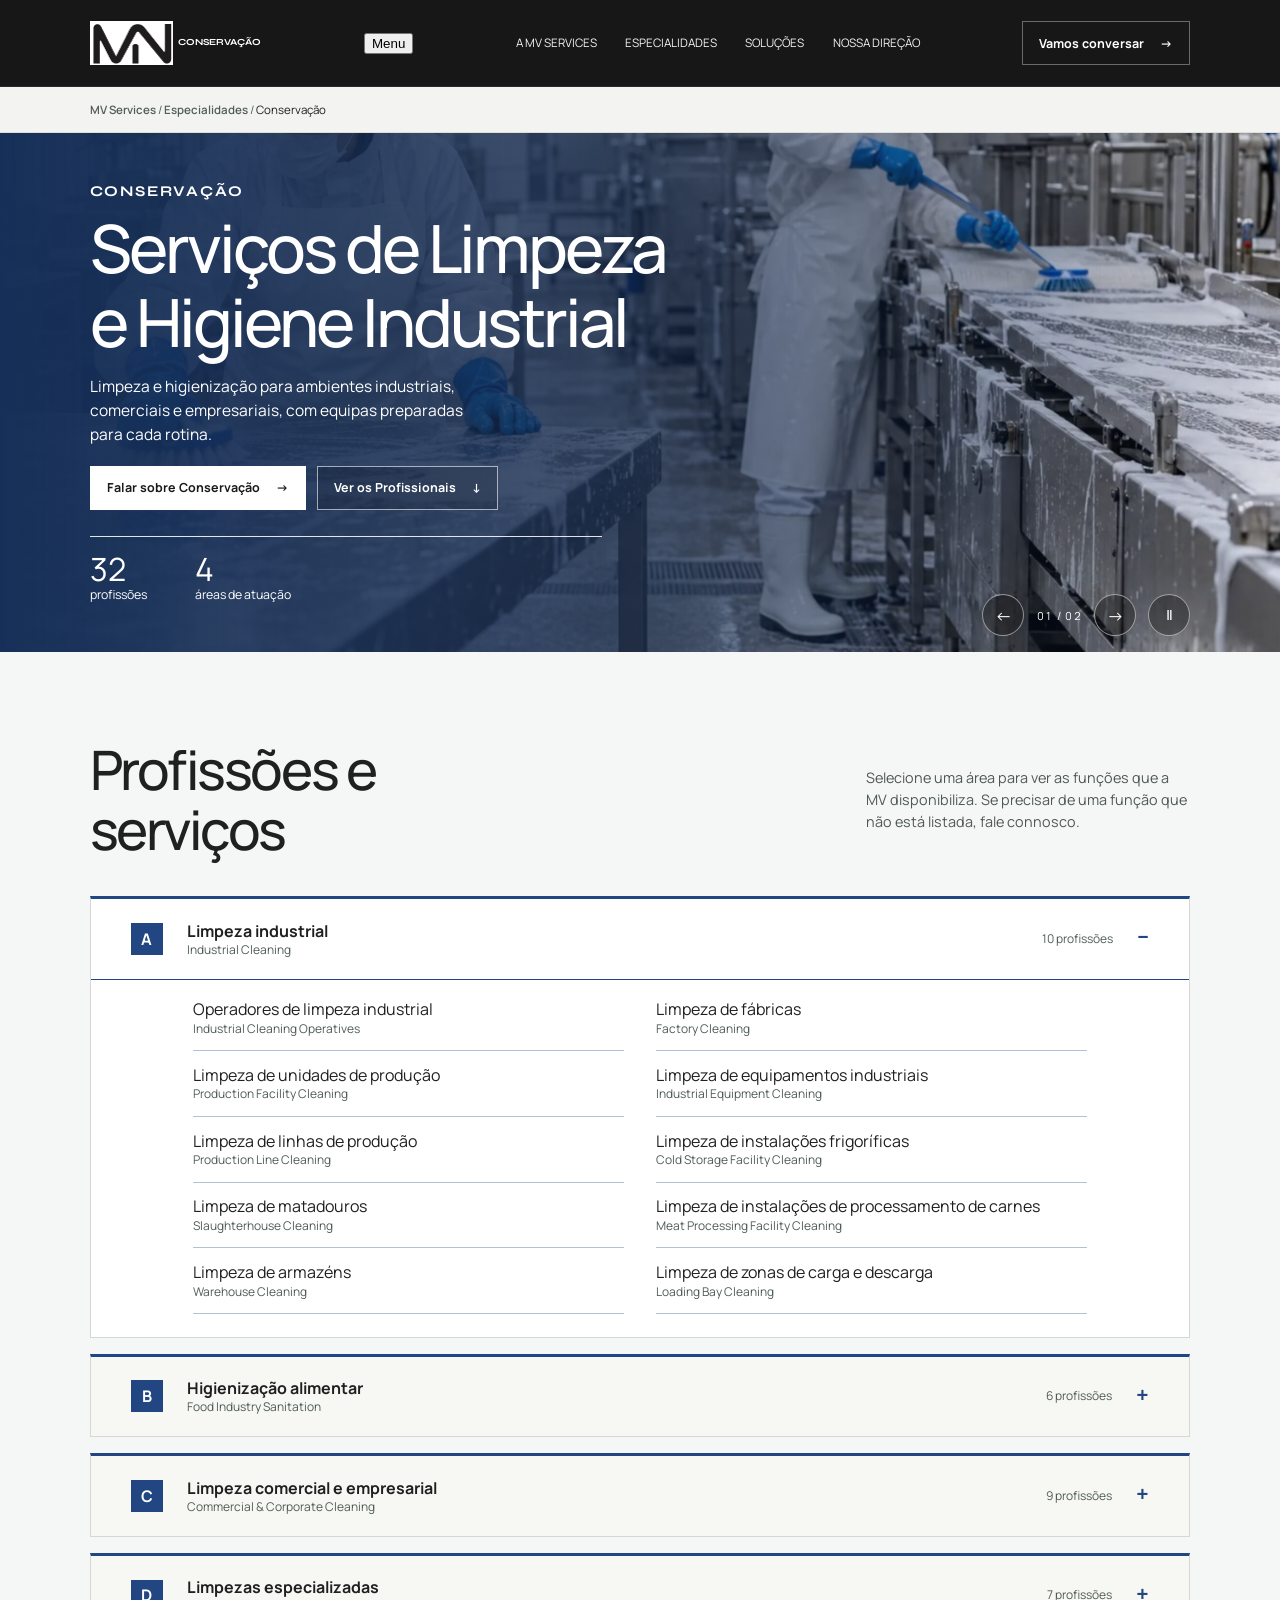
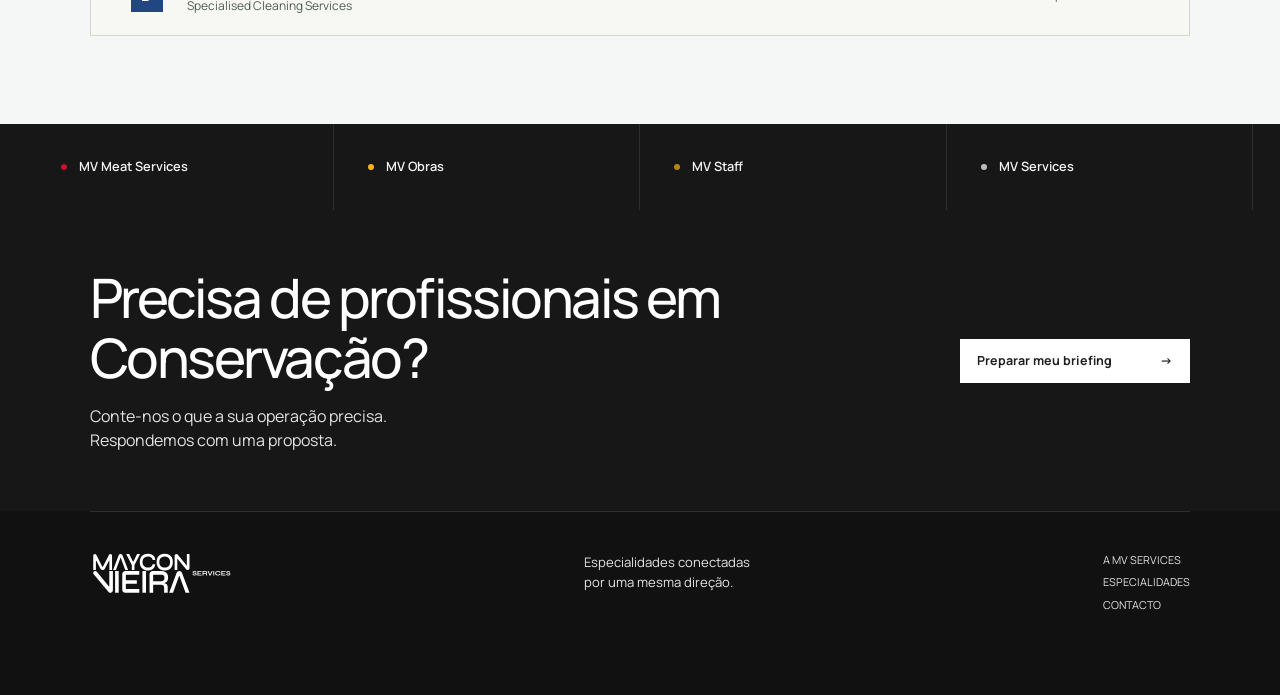
==== commit c489c1b2: "Adiciona menu sanduíche responsivo nas páginas internas" ====
--- a/conservacao/index.html
+++ b/conservacao/index.html
@@ -33,7 +33,8 @@
         <img src="/assets/especialidades/marca-mv.png" alt="" width="94" height="49">
         <span>Conservação</span>
       </a>
-      <nav aria-label="Navegação principal"><a href="/#empresa">A MV Services</a><a href="/#especialidades">Especialidades</a><a href="/solucoes/">Soluções</a><a href="/#direcao">Nossa direção</a></nav>
+      <button class="sector-menu-toggle" type="button" aria-expanded="false" aria-controls="sector-navigation"><span>Menu</span><i aria-hidden="true"></i></button>
+      <nav id="sector-navigation" aria-label="Navegação principal"><a href="/#empresa">A MV Services</a><a href="/#especialidades">Especialidades</a><a href="/solucoes/">Soluções</a><a href="/#direcao">Nossa direção</a></nav>
       <a class="sector-button sector-header-cta" href="/?especialidade=Conserva%C3%A7%C3%A3o#contato">Vamos conversar <span aria-hidden="true">→</span></a>
     </div>
   </header>
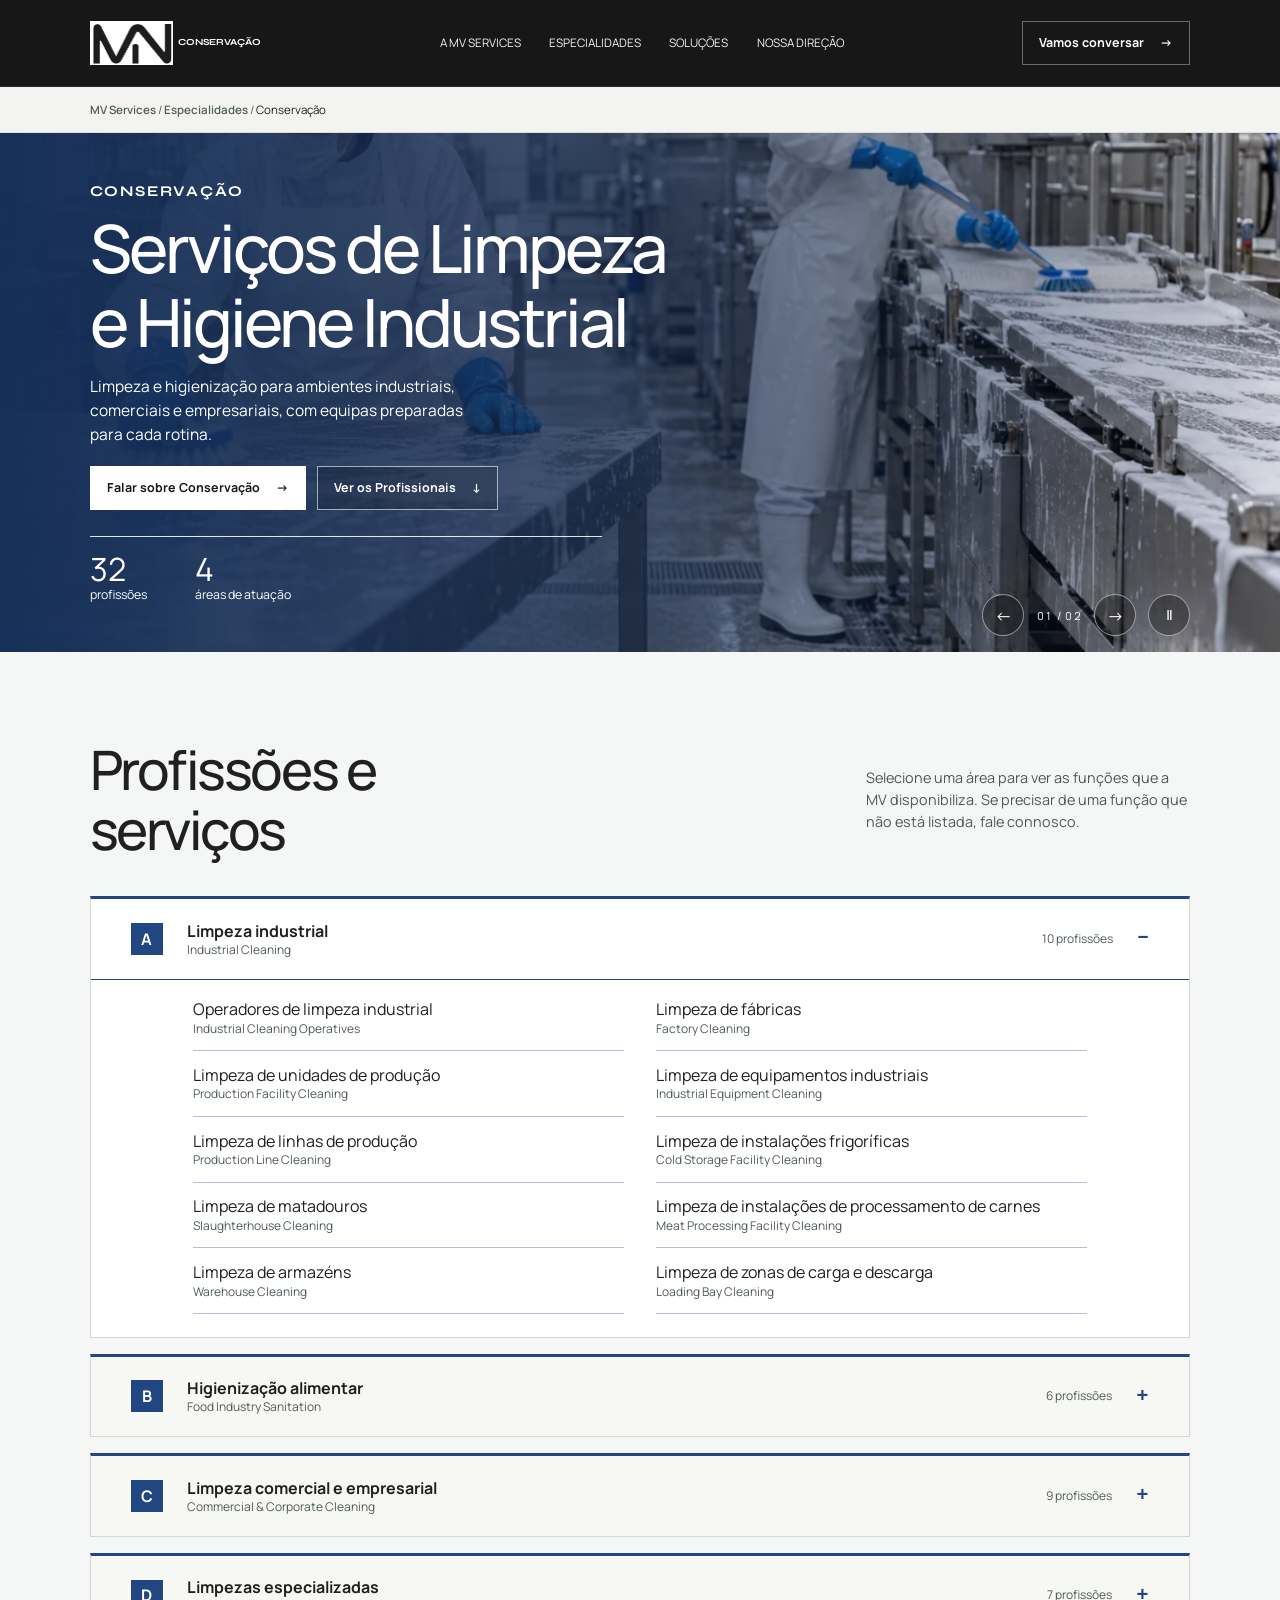
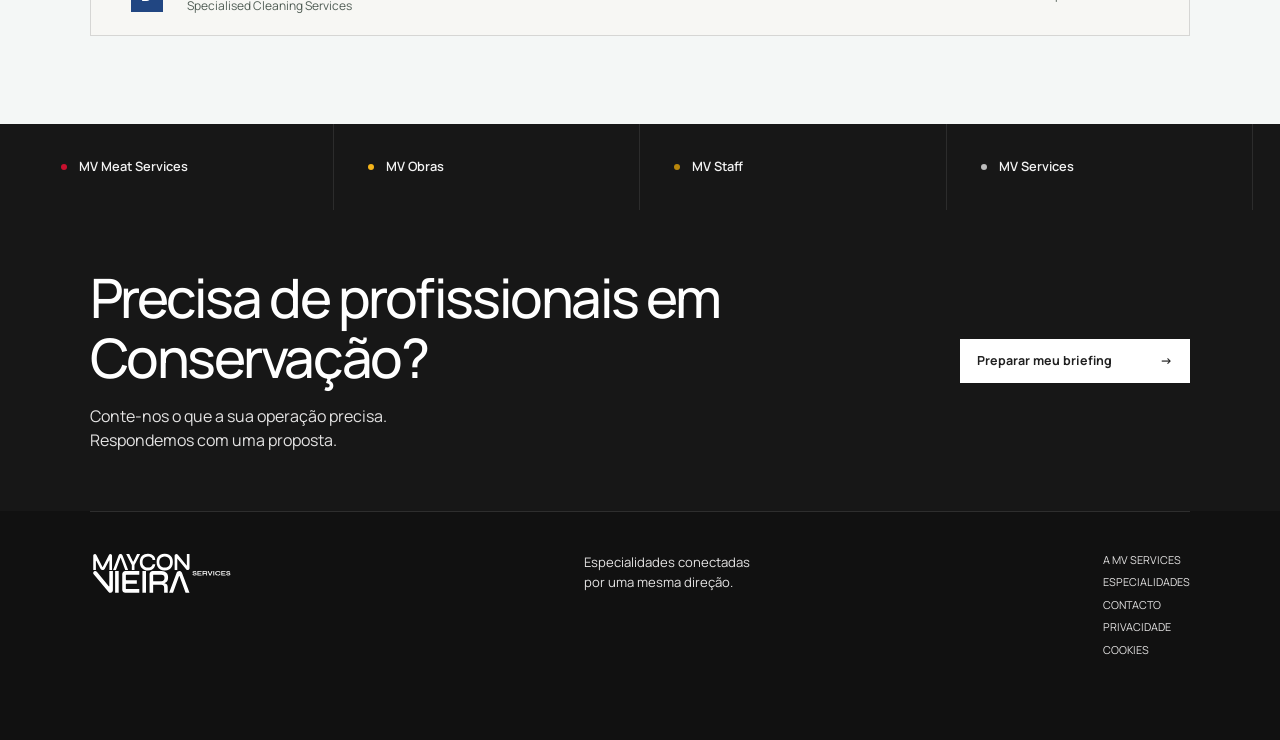
==== commit 94f23dbd: "Adiciona links de privacidade e cookies ao rodapé" ====
--- a/conservacao/index.html
+++ b/conservacao/index.html
@@ -146,7 +146,7 @@
       <div class="sector-footer-top">
         <a href="/"><img src="/assets/logo.svg" alt="Maycon Vieira Services" width="142" height="44"></a>
         <p>Especialidades conectadas<br>por uma mesma direção.</p>
-        <nav aria-label="Rodapé"><a href="/#empresa">A MV Services</a><a href="/#especialidades">Especialidades</a><a href="/?especialidade=Conserva%C3%A7%C3%A3o#contato">Contacto</a></nav>
+        <nav aria-label="Rodapé"><a href="/#empresa">A MV Services</a><a href="/#especialidades">Especialidades</a><a href="/?especialidade=Conserva%C3%A7%C3%A3o#contato">Contacto</a><a href="/politica-de-privacidade/">Privacidade</a><a href="/politica-de-cookies/">Cookies</a></nav>
       </div>
       <div class="sector-footer-bottom"><span>© 2026 Maycon Vieira Services</span><span>Uma estrutura. Múltiplas soluções.</span></div>
     </div>
--- a/especialidades.css
+++ b/especialidades.css
@@ -610,3 +610,106 @@
     transition:none!important;
   }
 }
+
+
+/* Mobile hamburger navigation for internal pages */
+.sector-menu-toggle{
+  display:none;
+  align-items:center;
+  justify-content:center;
+  gap:10px;
+  min-height:44px;
+  padding:0 14px;
+  border:1px solid #ffffff55;
+  background:transparent;
+  color:#fff;
+  font:700 .7rem/1 Manrope,Arial,sans-serif;
+  text-transform:uppercase;
+  letter-spacing:.08em;
+  cursor:pointer;
+}
+.sector-menu-toggle i,
+.sector-menu-toggle i::before,
+.sector-menu-toggle i::after{
+  width:18px;
+  height:1.5px;
+  background:currentColor;
+  display:block;
+  transition:transform .3s ease,opacity .3s ease;
+}
+.sector-menu-toggle i{
+  position:relative;
+}
+.sector-menu-toggle i::before,
+.sector-menu-toggle i::after{
+  content:'';
+  position:absolute;
+  left:0;
+}
+.sector-menu-toggle i::before{top:-6px}
+.sector-menu-toggle i::after{top:6px}
+.sector-menu-toggle[aria-expanded="true"] i{background:transparent}
+.sector-menu-toggle[aria-expanded="true"] i::before{transform:translateY(6px) rotate(45deg)}
+.sector-menu-toggle[aria-expanded="true"] i::after{transform:translateY(-6px) rotate(-45deg)}
+
+@media(max-width:760px){
+  .sector-header{
+    position:relative;
+    z-index:20;
+  }
+  .sector-header .sector-wrap{
+    display:grid;
+    grid-template-columns:1fr auto;
+    align-items:center;
+    gap:10px 14px;
+  }
+  .sector-menu-toggle{
+    display:inline-flex;
+    justify-self:end;
+  }
+  .sector-header-cta{
+    display:none;
+  }
+  .sector-header #sector-navigation{
+    grid-column:1 / -1;
+    order:3;
+    display:grid;
+    grid-template-columns:1fr;
+    width:100%;
+    max-height:0;
+    overflow:hidden;
+    opacity:0;
+    visibility:hidden;
+    padding:0;
+    margin:0;
+    border-top:0;
+    transform:translateY(-8px);
+    transition:max-height .45s cubic-bezier(.16,1,.3,1),opacity .25s ease,transform .35s ease,padding .35s ease,border-color .35s ease;
+  }
+  .sector-header #sector-navigation.is-open{
+    max-height:320px;
+    opacity:1;
+    visibility:visible;
+    padding:10px 0 12px;
+    border-top:1px solid #ffffff1f;
+    transform:translateY(0);
+  }
+  .sector-header #sector-navigation a{
+    min-height:48px;
+    display:flex;
+    align-items:center;
+    padding:0 2px;
+    border-bottom:1px solid #ffffff0d;
+  }
+  .sector-header #sector-navigation a:last-child{
+    border-bottom:0;
+  }
+}
+@media(prefers-reduced-motion:reduce){
+  .sector-menu-toggle i,
+  .sector-menu-toggle i::before,
+  .sector-menu-toggle i::after,
+  .sector-header #sector-navigation{
+    transition:none!important;
+  }
+}
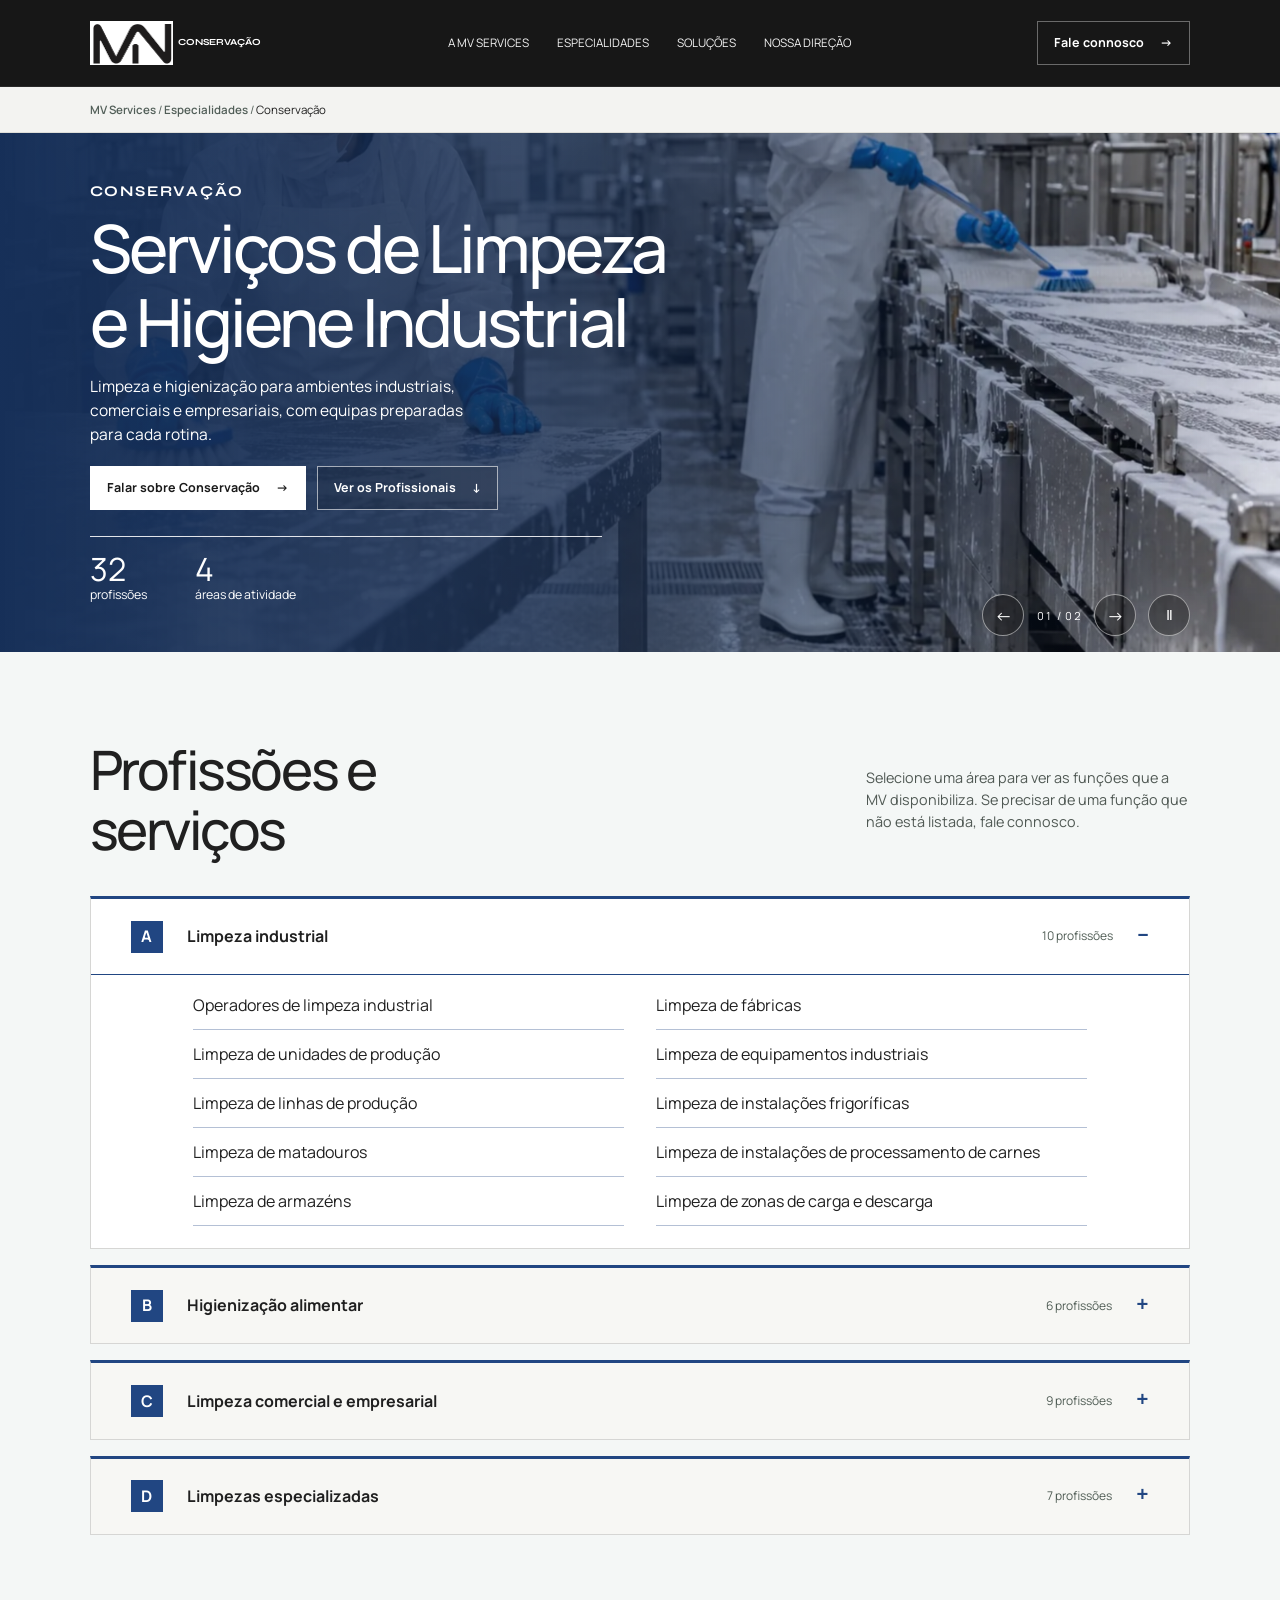
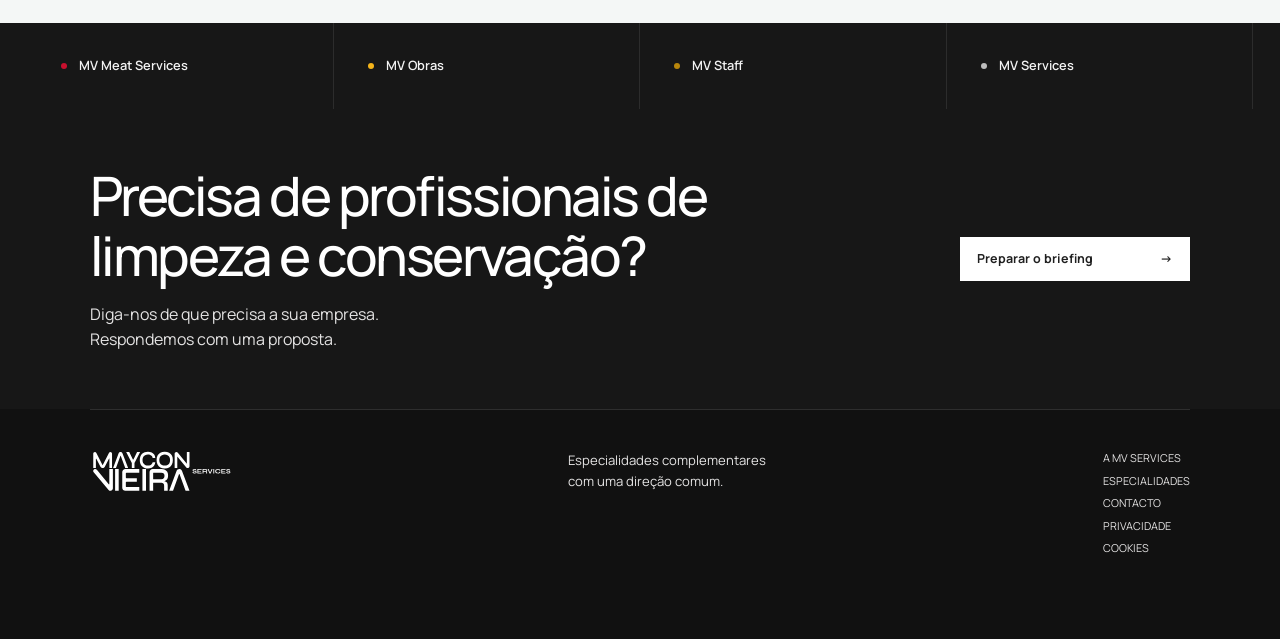
==== commit 8b52e8dc: "Adapta todas as páginas para português de Portugal" ====
--- a/conservacao/index.html
+++ b/conservacao/index.html
@@ -9,6 +9,7 @@
 <meta name="robots" content="index, follow, max-image-preview:large">
 <link rel="canonical" href="https://mv-services-phi.vercel.app/conservacao/">
 <meta property="og:type" content="website">
+<meta property="og:locale" content="pt_PT">
 <meta property="og:site_name" content="Maycon Vieira Services">
 <meta property="og:title" content="Serviços de Limpeza e Higiene Industrial | Maycon Vieira Services">
 <meta property="og:description" content="Limpeza e higienização para ambientes industriais, comerciais e empresariais, com equipas preparadas para cada rotina.">
@@ -35,7 +36,7 @@
       </a>
       <button class="sector-menu-toggle" type="button" aria-expanded="false" aria-controls="sector-navigation"><span>Menu</span><i aria-hidden="true"></i></button>
       <nav id="sector-navigation" aria-label="Navegação principal"><a href="/#empresa">A MV Services</a><a href="/#especialidades">Especialidades</a><a href="/solucoes/">Soluções</a><a href="/#direcao">Nossa direção</a></nav>
-      <a class="sector-button sector-header-cta" href="/?especialidade=Conserva%C3%A7%C3%A3o#contato">Vamos conversar <span aria-hidden="true">→</span></a>
+      <a class="sector-button sector-header-cta" href="/?especialidade=Conserva%C3%A7%C3%A3o#contato">Fale connosco <span aria-hidden="true">→</span></a>
     </div>
   </header>
   <nav class="sector-breadcrumb" aria-label="Localização">
@@ -56,7 +57,7 @@
         </div>
         <dl class="sector-stats">
           <div><dt>profissões</dt><dd>32</dd></div>
-          <div><dt>áreas de atuação</dt><dd>4</dd></div>
+          <div><dt>áreas de atividade</dt><dd>4</dd></div>
         </dl>
       </div>
       <button type="button" class="sector-photo-button" data-photo="conservacao" aria-label="Mostrar foto 2 de 2" hidden>1 / 2 <span aria-hidden="true">→</span></button>
@@ -67,66 +68,66 @@
         
         <details class="profession-group" open>
           <summary><span class="group-letter" aria-hidden="true">A</span>
-            <span class="group-title">Limpeza industrial<span lang="en">Industrial Cleaning</span></span>
+            <span class="group-title">Limpeza industrial</span>
             <span class="group-count">10 profissões</span>
             <span class="group-icon" aria-hidden="true"></span>
           </summary>
-          <ul><li>Operadores de limpeza industrial<span lang="en">Industrial Cleaning Operatives</span></li>
-<li>Limpeza de fábricas<span lang="en">Factory Cleaning</span></li>
-<li>Limpeza de unidades de produção<span lang="en">Production Facility Cleaning</span></li>
-<li>Limpeza de equipamentos industriais<span lang="en">Industrial Equipment Cleaning</span></li>
-<li>Limpeza de linhas de produção<span lang="en">Production Line Cleaning</span></li>
-<li>Limpeza de instalações frigoríficas<span lang="en">Cold Storage Facility Cleaning</span></li>
-<li>Limpeza de matadouros<span lang="en">Slaughterhouse Cleaning</span></li>
-<li>Limpeza de instalações de processamento de carnes<span lang="en">Meat Processing Facility Cleaning</span></li>
-<li>Limpeza de armazéns<span lang="en">Warehouse Cleaning</span></li>
-<li>Limpeza de zonas de carga e descarga<span lang="en">Loading Bay Cleaning</span></li>
+          <ul><li>Operadores de limpeza industrial</li>
+<li>Limpeza de fábricas</li>
+<li>Limpeza de unidades de produção</li>
+<li>Limpeza de equipamentos industriais</li>
+<li>Limpeza de linhas de produção</li>
+<li>Limpeza de instalações frigoríficas</li>
+<li>Limpeza de matadouros</li>
+<li>Limpeza de instalações de processamento de carnes</li>
+<li>Limpeza de armazéns</li>
+<li>Limpeza de zonas de carga e descarga</li>
 </ul>
         </details>
         <details class="profession-group">
           <summary><span class="group-letter" aria-hidden="true">B</span>
-            <span class="group-title">Higienização alimentar<span lang="en">Food Industry Sanitation</span></span>
+            <span class="group-title">Higienização alimentar</span>
             <span class="group-count">6 profissões</span>
             <span class="group-icon" aria-hidden="true"></span>
           </summary>
-          <ul><li>Higienização de instalações alimentares<span lang="en">Food Facility Sanitation</span></li>
-<li>Lavagem e desinfeção de equipamentos<span lang="en">Equipment Washing and Disinfection</span></li>
-<li>Higienização de superfícies de trabalho<span lang="en">Work Surface Sanitation</span></li>
-<li>Higienização de zonas de produção<span lang="en">Production Area Sanitation</span></li>
-<li>Limpeza e desinfeção de instalações frigoríficas<span lang="en">Cold Storage Cleaning and Disinfection</span></li>
-<li>Equipas de higienização industrial<span lang="en">Industrial Sanitation Teams</span></li>
+          <ul><li>Higienização de instalações alimentares</li>
+<li>Lavagem e desinfeção de equipamentos</li>
+<li>Higienização de superfícies de trabalho</li>
+<li>Higienização de zonas de produção</li>
+<li>Limpeza e desinfeção de instalações frigoríficas</li>
+<li>Equipas de higienização industrial</li>
 </ul>
         </details>
         <details class="profession-group">
           <summary><span class="group-letter" aria-hidden="true">C</span>
-            <span class="group-title">Limpeza comercial e empresarial<span lang="en">Commercial &amp; Corporate Cleaning</span></span>
+            <span class="group-title">Limpeza comercial e empresarial</span>
             <span class="group-count">9 profissões</span>
             <span class="group-icon" aria-hidden="true"></span>
           </summary>
-          <ul><li>Limpeza de escritórios<span lang="en">Office Cleaning</span></li>
-<li>Limpeza de espaços comerciais<span lang="en">Commercial Premises Cleaning</span></li>
-<li>Limpeza de supermercados<span lang="en">Supermarket Cleaning</span></li>
-<li>Limpeza de restaurantes<span lang="en">Restaurant Cleaning</span></li>
-<li>Limpeza de cozinhas profissionais<span lang="en">Commercial Kitchen Cleaning</span></li>
-<li>Limpeza de instalações sanitárias<span lang="en">Washroom Cleaning</span></li>
-<li>Limpeza de áreas comuns<span lang="en">Common Area Cleaning</span></li>
-<li>Limpeza de edifícios empresariais<span lang="en">Corporate Building Cleaning</span></li>
-<li>Limpeza de vidros e superfícies envidraçadas<span lang="en">Window and Glass Cleaning</span></li>
+          <ul><li>Limpeza de escritórios</li>
+<li>Limpeza de espaços comerciais</li>
+<li>Limpeza de supermercados</li>
+<li>Limpeza de restaurantes</li>
+<li>Limpeza de cozinhas profissionais</li>
+<li>Limpeza de instalações sanitárias</li>
+<li>Limpeza de áreas comuns</li>
+<li>Limpeza de edifícios empresariais</li>
+<li>Limpeza de vidros e superfícies envidraçadas</li>
 </ul>
         </details>
         <details class="profession-group">
           <summary><span class="group-letter" aria-hidden="true">D</span>
-            <span class="group-title">Limpezas especializadas<span lang="en">Specialised Cleaning Services</span></span>
+            <span class="group-title">Limpezas especializadas</span>
             <span class="group-count">7 profissões</span>
             <span class="group-icon" aria-hidden="true"></span>
           </summary>
-          <ul><li>Limpezas de fim de obra<span lang="en">Post-Construction Cleaning</span></li>
-<li>Limpezas profundas<span lang="en">Deep Cleaning</span></li>
-<li>Limpezas periódicas<span lang="en">Periodic Cleaning</span></li>
-<li>Limpezas de manutenção<span lang="en">Maintenance Cleaning</span></li>
-<li>Limpeza de pavimentos industriais<span lang="en">Industrial Floor Cleaning</span></li>
-<li>Limpeza mecanizada<span lang="en">Mechanised Cleaning</span></li>
-<li>Limpeza de espaços exteriores<span lang="en">Outdoor Area Cleaning</span></li>
+          <ul><li>Limpezas de fim de obra</li>
+<li>Limpezas profundas</li>
+<li>Limpezas periódicas</li>
+<li>Limpezas de manutenção</li>
+<li>Limpeza de pavimentos industriais</li>
+<li>Limpeza mecanizada</li>
+<li>Limpeza de espaços exteriores</li>
 </ul>
         </details>
       </div>
@@ -136,8 +137,8 @@
     </nav>
     <section class="sector-contact">
       <div class="sector-wrap">
-        <div><h2>Precisa de profissionais em Conservação?</h2><p>Conte-nos o que a sua operação precisa.<br>Respondemos com uma proposta.</p></div>
-        <a class="sector-button sector-button-primary" href="/?especialidade=Conserva%C3%A7%C3%A3o#contato">Preparar meu briefing <span aria-hidden="true">→</span></a>
+        <div><h2>Precisa de profissionais de limpeza e conservação?</h2><p>Diga-nos de que precisa a sua empresa.<br>Respondemos com uma proposta.</p></div>
+        <a class="sector-button sector-button-primary" href="/?especialidade=Conserva%C3%A7%C3%A3o#contato">Preparar o briefing <span aria-hidden="true">→</span></a>
       </div>
     </section>
   </main>
@@ -145,7 +146,7 @@
     <div class="sector-wrap">
       <div class="sector-footer-top">
         <a href="/"><img src="/assets/logo.svg" alt="Maycon Vieira Services" width="142" height="44"></a>
-        <p>Especialidades conectadas<br>por uma mesma direção.</p>
+        <p>Especialidades complementares<br>com uma direção comum.</p>
         <nav aria-label="Rodapé"><a href="/#empresa">A MV Services</a><a href="/#especialidades">Especialidades</a><a href="/?especialidade=Conserva%C3%A7%C3%A3o#contato">Contacto</a><a href="/politica-de-privacidade/">Privacidade</a><a href="/politica-de-cookies/">Cookies</a></nav>
       </div>
       <div class="sector-footer-bottom"><span>© 2026 Maycon Vieira Services</span><span>Uma estrutura. Múltiplas soluções.</span></div>
--- a/especialidades.css
+++ b/especialidades.css
@@ -115,7 +115,7 @@
 .profession-group[open] summary { border-bottom: 1px solid var(--accent); }
 .group-letter { display: grid; place-items: center; min-width: 2rem; min-height: 2rem; background: var(--accent); color: white; font-weight: 700; }
 .group-title { font-weight: 700; line-height: 1.3; }
-.profession-group [lang="en"], .group-count { display: block; font-size: .75rem; color: #4f5c54; font-weight: 400; }
+.group-count { display: block; font-size: .75rem; color: #4f5c54; font-weight: 400; }
 .group-icon::before { content: "+"; color: var(--accent); font-size: 1.4rem; line-height: 1; }
 .profession-group[open] .group-icon::before { content: "−"; }
 .profession-group ul {
@@ -713,3 +713,34 @@
     transition:none!important;
   }
 }
+
+
+/* Legal pages */
+.legal-page{background:#f3f1ea}
+.legal-hero{background:#171717;color:#f5f2e8;padding:clamp(4.5rem,9vw,7.5rem) 0}
+.legal-hero .sector-eyebrow{color:#c9b68b}
+.legal-hero h1{max-width:12ch}
+.legal-lead{max-width:52ch;margin-top:1.25rem;color:#d8d4ca;font-size:1rem}
+.legal-updated{margin-top:1.5rem;color:#9f9a90;font-size:.76rem;letter-spacing:.03em}
+.legal-content{padding:clamp(3.5rem,7vw,6rem) 0}
+.legal-grid{display:grid;grid-template-columns:minmax(190px,250px) minmax(0,1fr);gap:clamp(2.5rem,6vw,6rem);align-items:start}
+.legal-index{position:sticky;top:1.5rem;display:grid;gap:.65rem;padding:1.25rem 0;border-top:1px solid #cfcac0;border-bottom:1px solid #cfcac0;font-size:.8rem}
+.legal-index strong{font-family:Syne,Arial,sans-serif;font-size:.72rem;text-transform:uppercase;letter-spacing:.08em;margin-bottom:.35rem}
+.legal-index a{color:#57534d}
+.legal-index a:hover,.legal-index a:focus-visible{color:#111;text-decoration:underline}
+.legal-article{max-width:820px}
+.legal-article section{padding:0 0 2.2rem;margin-bottom:2.2rem;border-bottom:1px solid #d8d3ca}
+.legal-article section:last-child{border-bottom:0}
+.legal-article h2{font-size:clamp(1.55rem,2.6vw,2.35rem);max-width:22ch;margin-bottom:1rem}
+.legal-article p{color:#4f4b45;line-height:1.9}
+.legal-article p+p{margin-top:1rem}
+@media(max-width:760px){
+  .legal-grid{grid-template-columns:1fr;gap:2rem}
+  .legal-index{position:static;grid-template-columns:1fr 1fr}
+  .legal-index strong{grid-column:1 / -1}
+  .legal-hero{padding:3.6rem 0}
+  .legal-article section{padding-bottom:1.7rem;margin-bottom:1.7rem}
+}
+@media(max-width:420px){
+  .legal-index{grid-template-columns:1fr}
+}
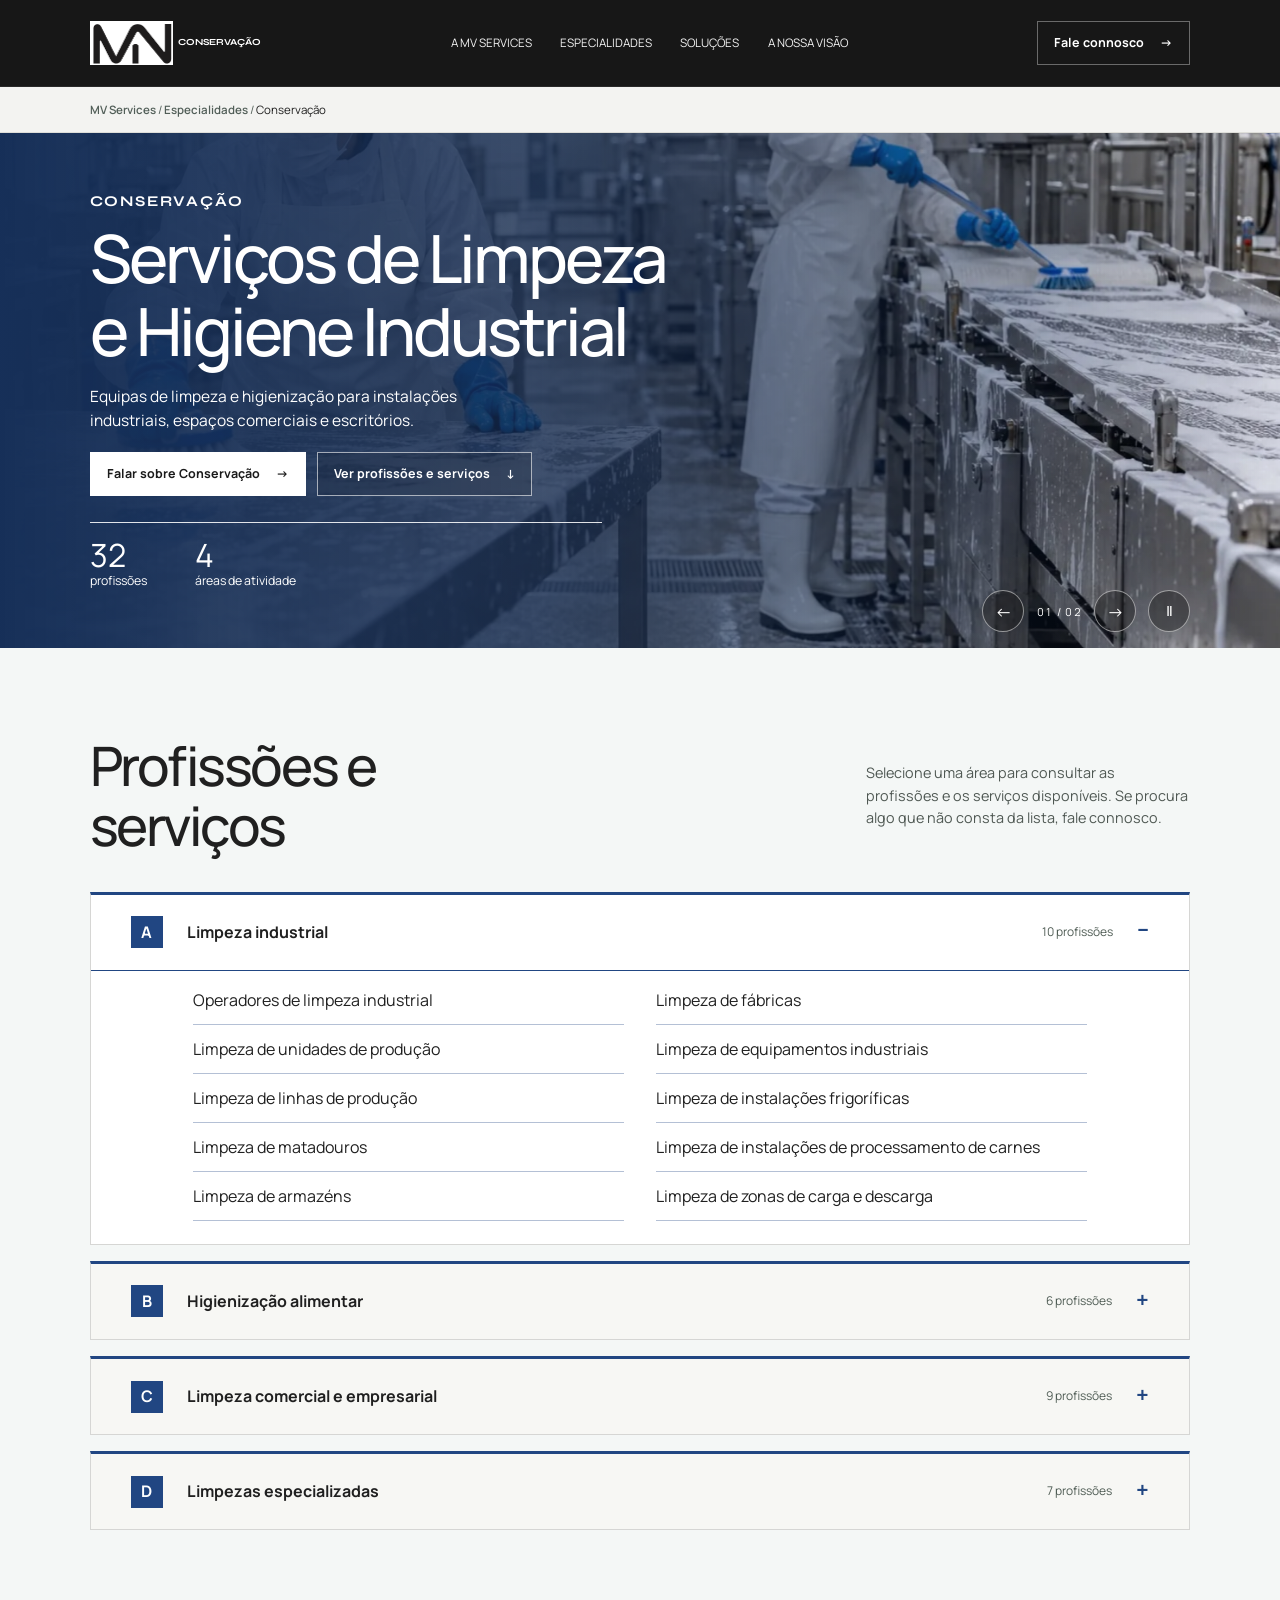
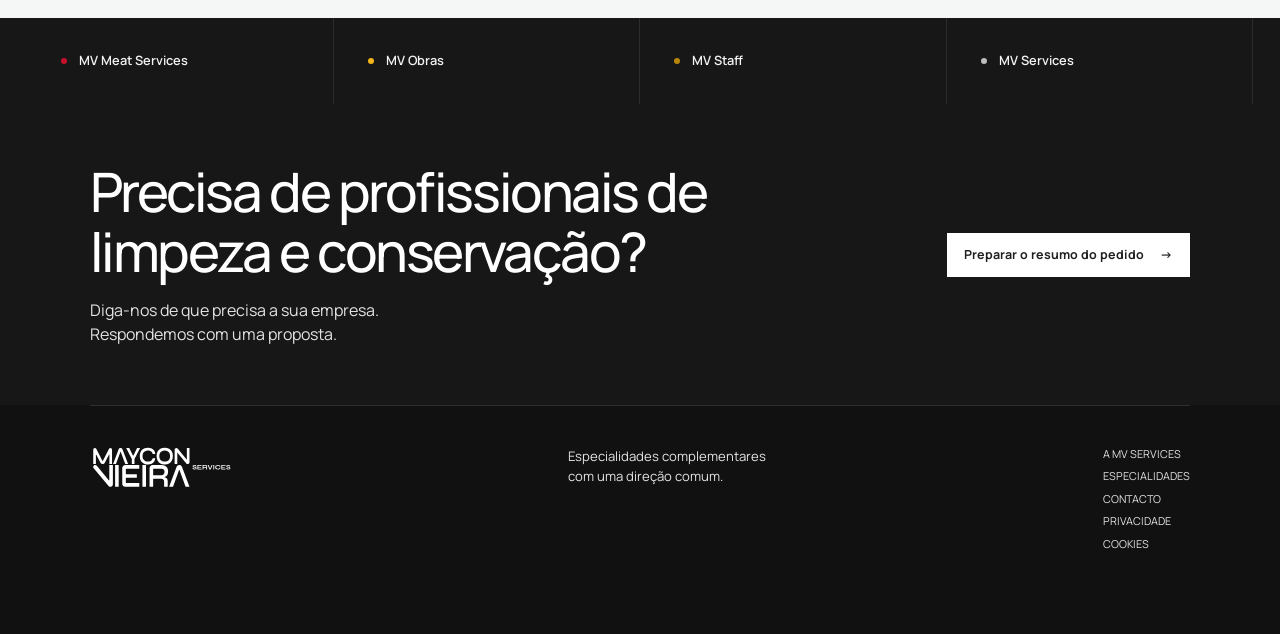
==== commit 06040759: "Revê os textos do site em português europeu" ====
--- a/conservacao/index.html
+++ b/conservacao/index.html
@@ -3,28 +3,31 @@
 <head>
   <meta charset="utf-8">
   <meta name="viewport" content="width=device-width, initial-scale=1">
-  <title>Serviços de Limpeza e Higiene Industrial | Maycon Vieira Services</title>
-  <meta name="description" content="Limpeza e higienização para ambientes industriais, comerciais e empresariais, com equipas preparadas para cada rotina.">
+  <title>Limpeza industrial e comercial | Maycon Vieira Services</title>
+  <meta name="description" content="Serviços de limpeza e higienização para fábricas, armazéns, instalações alimentares, escritórios e espaços comerciais.">
 
 <meta name="robots" content="index, follow, max-image-preview:large">
 <link rel="canonical" href="https://mv-services-phi.vercel.app/conservacao/">
 <meta property="og:type" content="website">
 <meta property="og:locale" content="pt_PT">
 <meta property="og:site_name" content="Maycon Vieira Services">
-<meta property="og:title" content="Serviços de Limpeza e Higiene Industrial | Maycon Vieira Services">
-<meta property="og:description" content="Limpeza e higienização para ambientes industriais, comerciais e empresariais, com equipas preparadas para cada rotina.">
+<meta property="og:title" content="Limpeza industrial e comercial | Maycon Vieira Services">
+<meta property="og:description" content="Serviços de limpeza e higienização para fábricas, armazéns, instalações alimentares, escritórios e espaços comerciais.">
 <meta property="og:url" content="https://mv-services-phi.vercel.app/conservacao/">
 <meta property="og:image" content="https://mv-services-phi.vercel.app/assets/especialidades/conservacao-1-1536.webp">
+<meta property="og:image:alt" content="Serviços de limpeza e conservação de espaços">
 <meta name="twitter:card" content="summary_large_image">
-<meta name="twitter:title" content="Serviços de Limpeza e Higiene Industrial | Maycon Vieira Services">
-<meta name="twitter:description" content="Limpeza e higienização para ambientes industriais, comerciais e empresariais, com equipas preparadas para cada rotina.">
+<meta name="twitter:title" content="Limpeza industrial e comercial | Maycon Vieira Services">
+<meta name="twitter:description" content="Serviços de limpeza e higienização para fábricas, armazéns, instalações alimentares, escritórios e espaços comerciais.">
 <meta name="twitter:image" content="https://mv-services-phi.vercel.app/assets/especialidades/conservacao-1-1536.webp">
+<meta name="twitter:image:alt" content="Serviços de limpeza e conservação de espaços">
   <link rel="icon" href="/assets/favicon.svg" type="image/svg+xml">
   <link rel="stylesheet" href="/fonts.css">
   <link rel="stylesheet" href="/especialidades.css">
   <script src="/especialidades.js" defer></script>
-<script type="application/ld+json">{"@context":"https://schema.org","@type":"Service","name":"Conservação","provider":{"@type":"Organization","name":"Maycon Vieira Services","url":"https://mv-services-phi.vercel.app/"},"url":"https://mv-services-phi.vercel.app/conservacao/","description":"Limpeza e higienização para ambientes industriais, comerciais e empresariais, com equipas preparadas para cada rotina."}</script>
+<script type="application/ld+json">{"@context":"https://schema.org","@type":"Service","name":"Conservação","provider":{"@type":"Organization","name":"Maycon Vieira Services","url":"https://mv-services-phi.vercel.app/"},"url":"https://mv-services-phi.vercel.app/conservacao/","description":"Serviços de limpeza e higienização para fábricas, armazéns, instalações alimentares, escritórios e espaços comerciais."}</script>
 <script type="application/ld+json">{"@context":"https://schema.org","@type":"BreadcrumbList","itemListElement":[{"@type":"ListItem","position":1,"name":"MV Services","item":"https://mv-services-phi.vercel.app/"},{"@type":"ListItem","position":2,"name":"Especialidades","item":"https://mv-services-phi.vercel.app/#especialidades"},{"@type":"ListItem","position":3,"name":"Conservação","item":"https://mv-services-phi.vercel.app/conservacao/"}]}</script>
+<script type="application/ld+json">{"@context":"https://schema.org","@type":"WebPage","name":"Limpeza industrial e comercial | Maycon Vieira Services","description":"Serviços de limpeza e higienização para fábricas, armazéns, instalações alimentares, escritórios e espaços comerciais.","url":"https://mv-services-phi.vercel.app/conservacao/","inLanguage":"pt-PT"}</script>
 </head>
 <body class="sector-page conservacao">
   <a class="sector-skip" href="#principal">Ir para o conteúdo</a>
@@ -35,7 +38,7 @@
         <span>Conservação</span>
       </a>
       <button class="sector-menu-toggle" type="button" aria-expanded="false" aria-controls="sector-navigation"><span>Menu</span><i aria-hidden="true"></i></button>
-      <nav id="sector-navigation" aria-label="Navegação principal"><a href="/#empresa">A MV Services</a><a href="/#especialidades">Especialidades</a><a href="/solucoes/">Soluções</a><a href="/#direcao">Nossa direção</a></nav>
+      <nav id="sector-navigation" aria-label="Navegação principal"><a href="/#empresa">A MV Services</a><a href="/#especialidades">Especialidades</a><a href="/solucoes/">Soluções</a><a href="/#direcao">A nossa visão</a></nav>
       <a class="sector-button sector-header-cta" href="/?especialidade=Conserva%C3%A7%C3%A3o#contato">Fale connosco <span aria-hidden="true">→</span></a>
     </div>
   </header>
@@ -50,10 +53,10 @@
       <div class="sector-wrap sector-hero-content">
         <p class="sector-eyebrow">Conservação</p>
         <h1>Serviços de Limpeza e Higiene Industrial</h1>
-        <p class="sector-intro">Limpeza e higienização para ambientes industriais, comerciais e empresariais, com equipas preparadas para cada rotina.</p>
+        <p class="sector-intro">Equipas de limpeza e higienização para instalações industriais, espaços comerciais e escritórios.</p>
         <div class="sector-actions">
           <a class="sector-button sector-button-primary" href="/?especialidade=Conserva%C3%A7%C3%A3o#contato">Falar sobre Conservação <span aria-hidden="true">→</span></a>
-          <a class="sector-button sector-button-outlined" href="#profissoes">Ver os Profissionais <span aria-hidden="true">↓</span></a>
+          <a class="sector-button sector-button-outlined" href="#profissoes">Ver profissões e serviços <span aria-hidden="true">↓</span></a>
         </div>
         <dl class="sector-stats">
           <div><dt>profissões</dt><dd>32</dd></div>
@@ -64,7 +67,7 @@
     </section>
     <section class="sector-categories" id="profissoes" aria-labelledby="profissoes-title">
       <div class="sector-wrap">
-        <div class="sector-section-heading"><h2 id="profissoes-title">Profissões e serviços</h2><p>Selecione uma área para ver as funções que a MV disponibiliza. Se precisar de uma função que não está listada, fale connosco.</p></div>
+        <div class="sector-section-heading"><h2 id="profissoes-title">Profissões e serviços</h2><p>Selecione uma área para consultar as profissões e os serviços disponíveis. Se procura algo que não consta da lista, fale connosco.</p></div>
         
         <details class="profession-group" open>
           <summary><span class="group-letter" aria-hidden="true">A</span>
@@ -138,7 +141,7 @@
     <section class="sector-contact">
       <div class="sector-wrap">
         <div><h2>Precisa de profissionais de limpeza e conservação?</h2><p>Diga-nos de que precisa a sua empresa.<br>Respondemos com uma proposta.</p></div>
-        <a class="sector-button sector-button-primary" href="/?especialidade=Conserva%C3%A7%C3%A3o#contato">Preparar o briefing <span aria-hidden="true">→</span></a>
+        <a class="sector-button sector-button-primary" href="/?especialidade=Conserva%C3%A7%C3%A3o#contato">Preparar o resumo do pedido <span aria-hidden="true">→</span></a>
       </div>
     </section>
   </main>
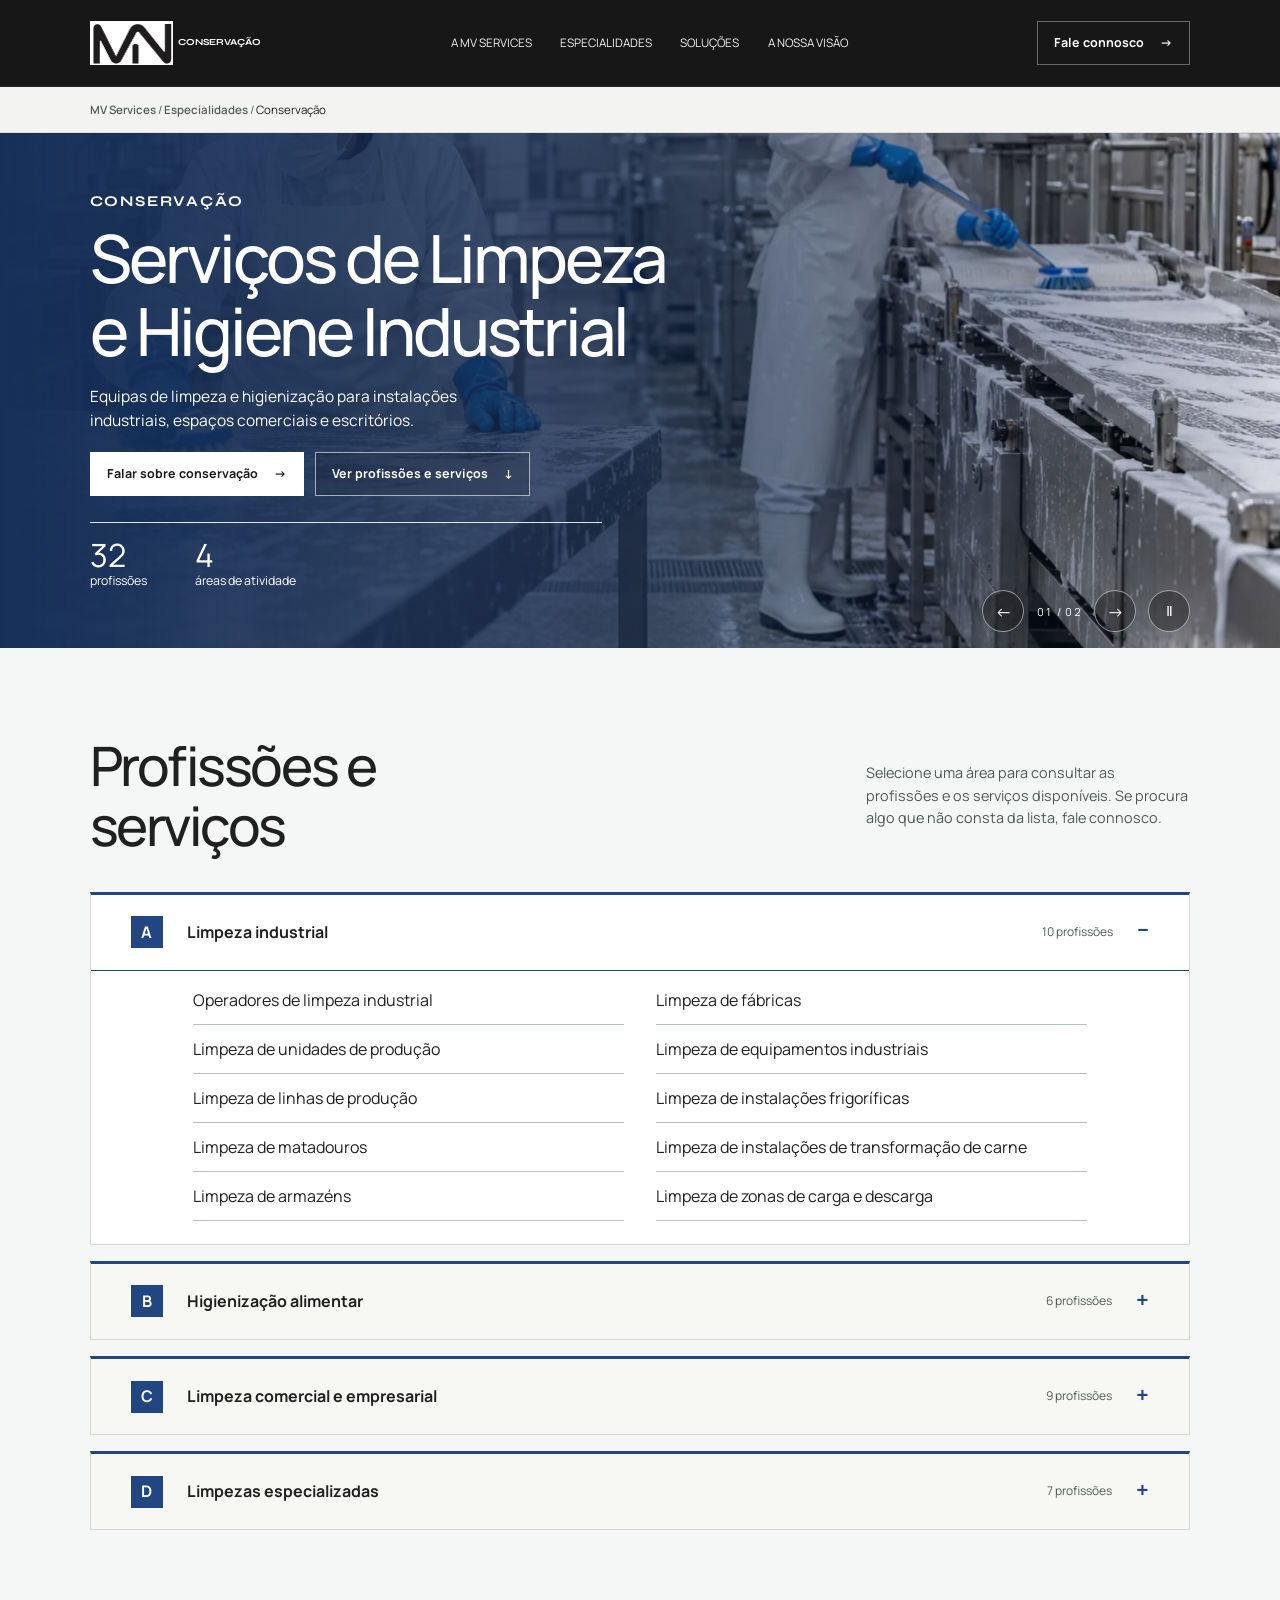
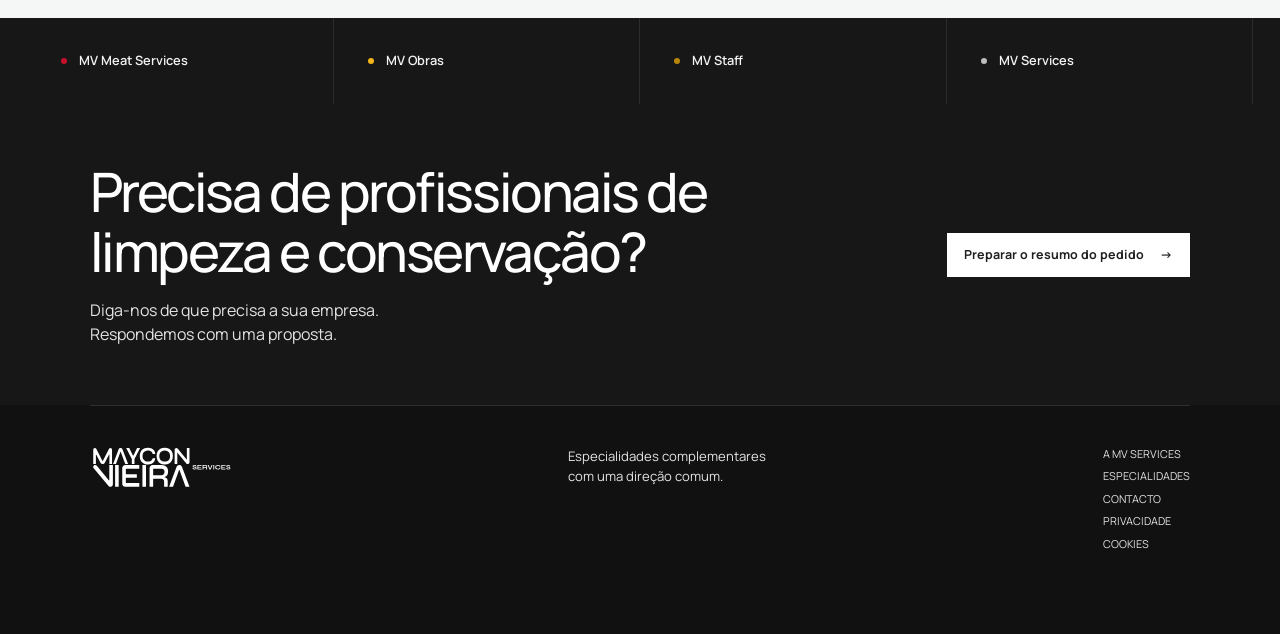
==== commit c5e407a5: "Afina vocabulário e redação em português europeu" ====
--- a/conservacao/index.html
+++ b/conservacao/index.html
@@ -55,7 +55,7 @@
         <h1>Serviços de Limpeza e Higiene Industrial</h1>
         <p class="sector-intro">Equipas de limpeza e higienização para instalações industriais, espaços comerciais e escritórios.</p>
         <div class="sector-actions">
-          <a class="sector-button sector-button-primary" href="/?especialidade=Conserva%C3%A7%C3%A3o#contato">Falar sobre Conservação <span aria-hidden="true">→</span></a>
+          <a class="sector-button sector-button-primary" href="/?especialidade=Conserva%C3%A7%C3%A3o#contato">Falar sobre conservação <span aria-hidden="true">→</span></a>
           <a class="sector-button sector-button-outlined" href="#profissoes">Ver profissões e serviços <span aria-hidden="true">↓</span></a>
         </div>
         <dl class="sector-stats">
@@ -63,7 +63,7 @@
           <div><dt>áreas de atividade</dt><dd>4</dd></div>
         </dl>
       </div>
-      <button type="button" class="sector-photo-button" data-photo="conservacao" aria-label="Mostrar foto 2 de 2" hidden>1 / 2 <span aria-hidden="true">→</span></button>
+      <button type="button" class="sector-photo-button" data-photo="conservacao" aria-label="Mostrar a fotografia 2 de 2" hidden>1 / 2 <span aria-hidden="true">→</span></button>
     </section>
     <section class="sector-categories" id="profissoes" aria-labelledby="profissoes-title">
       <div class="sector-wrap">
@@ -82,7 +82,7 @@
 <li>Limpeza de linhas de produção</li>
 <li>Limpeza de instalações frigoríficas</li>
 <li>Limpeza de matadouros</li>
-<li>Limpeza de instalações de processamento de carnes</li>
+<li>Limpeza de instalações de transformação de carne</li>
 <li>Limpeza de armazéns</li>
 <li>Limpeza de zonas de carga e descarga</li>
 </ul>
